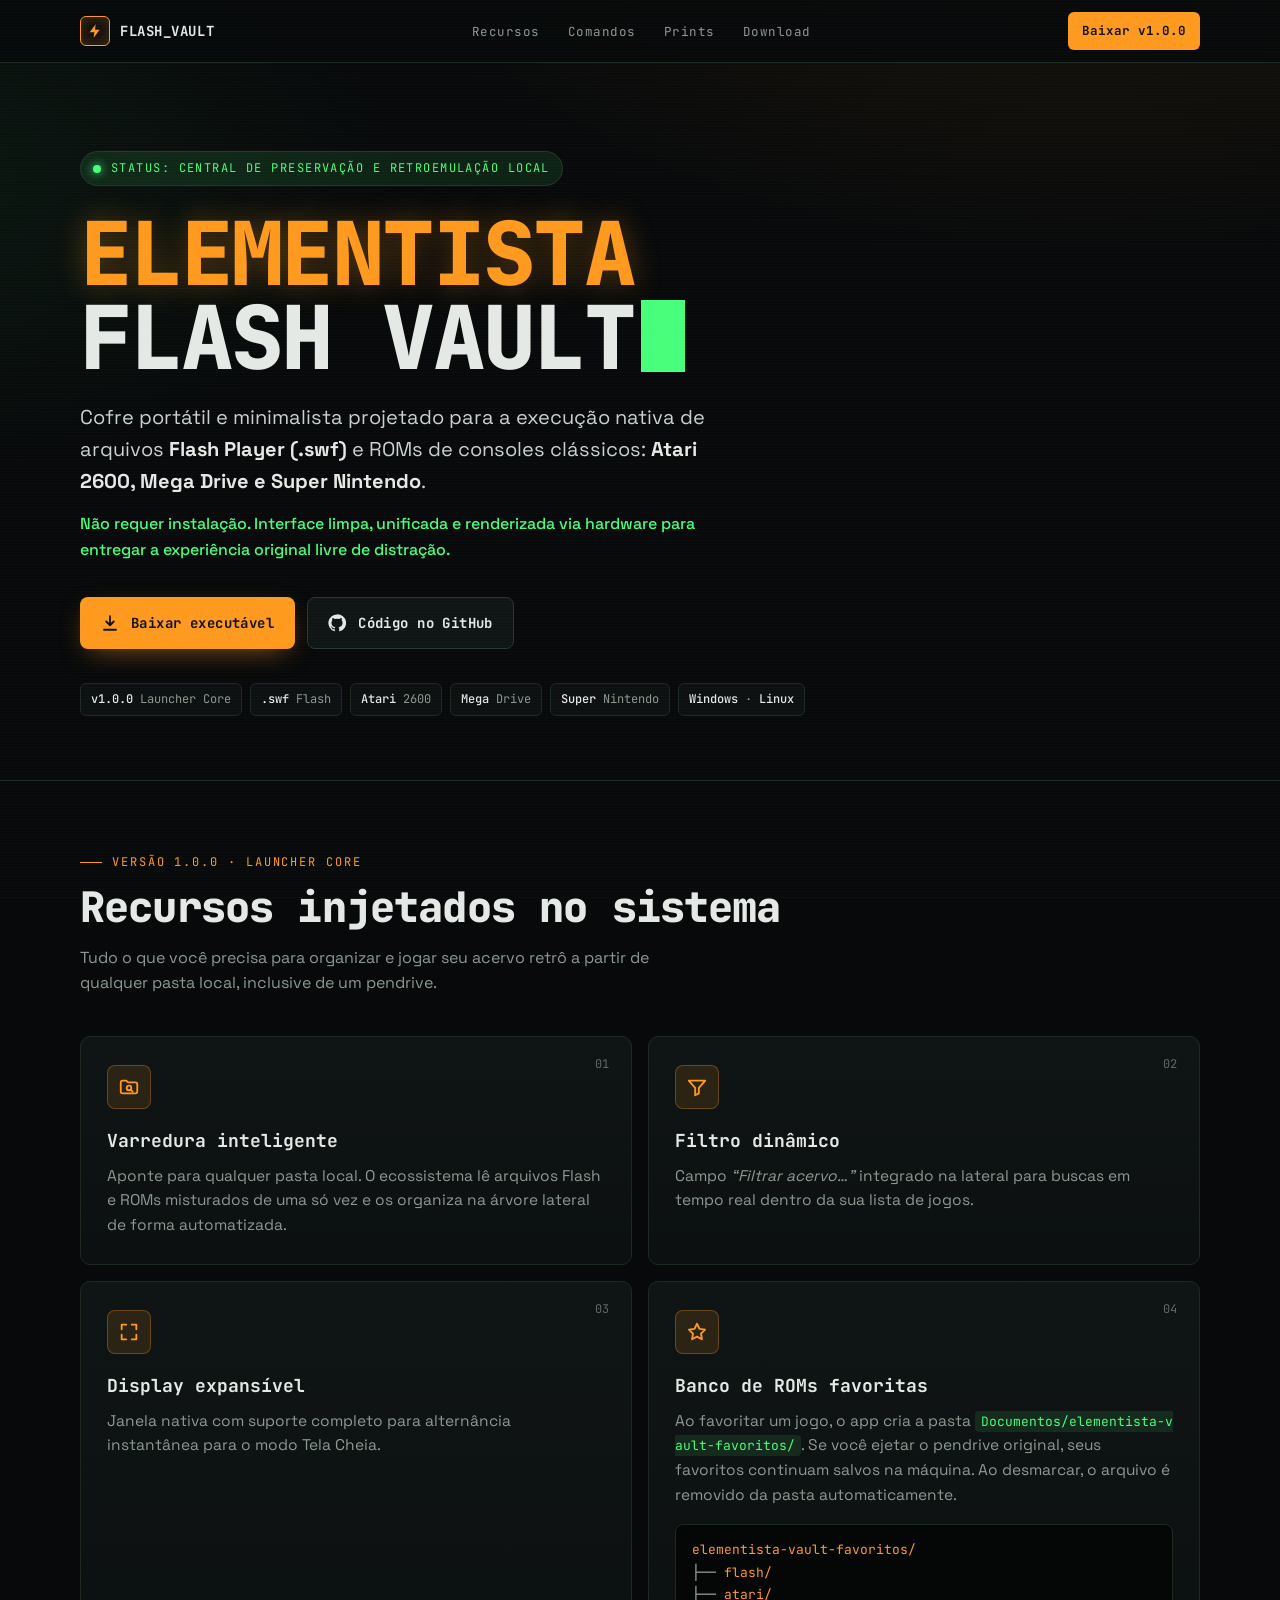
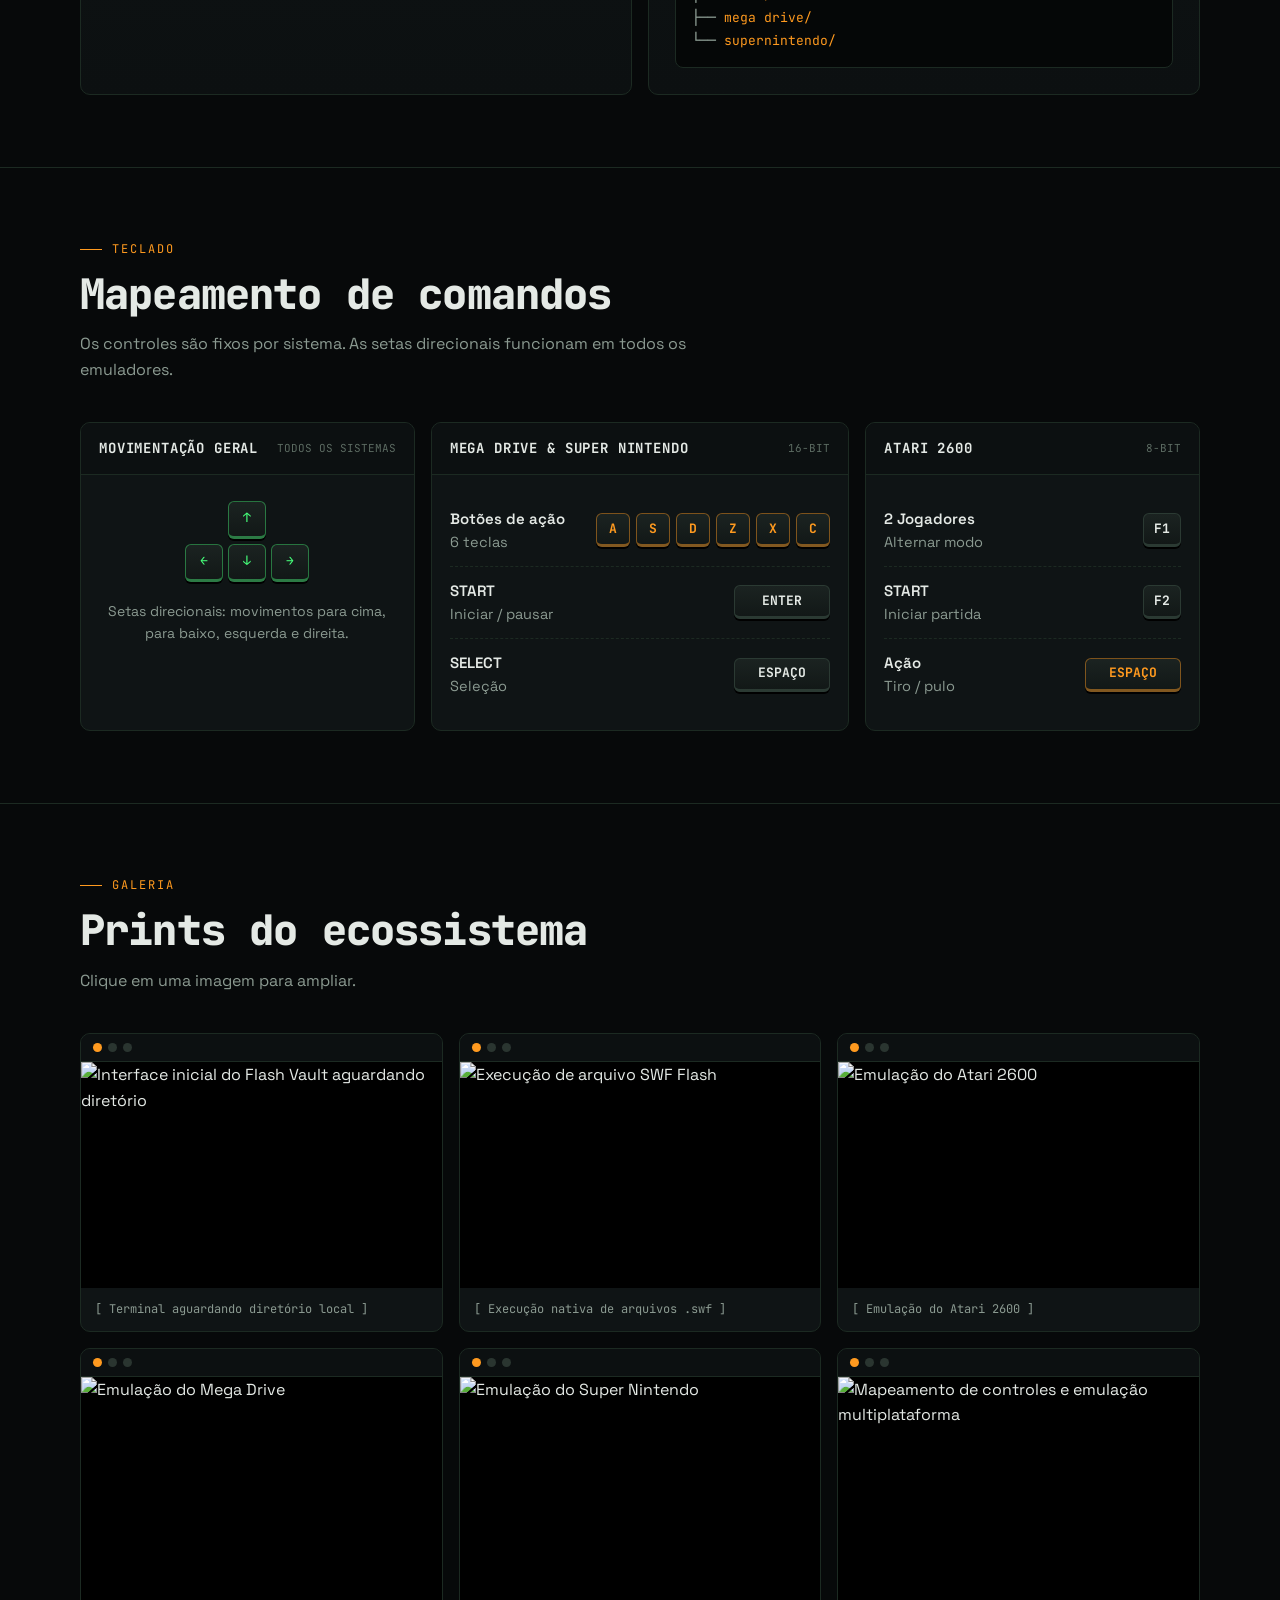
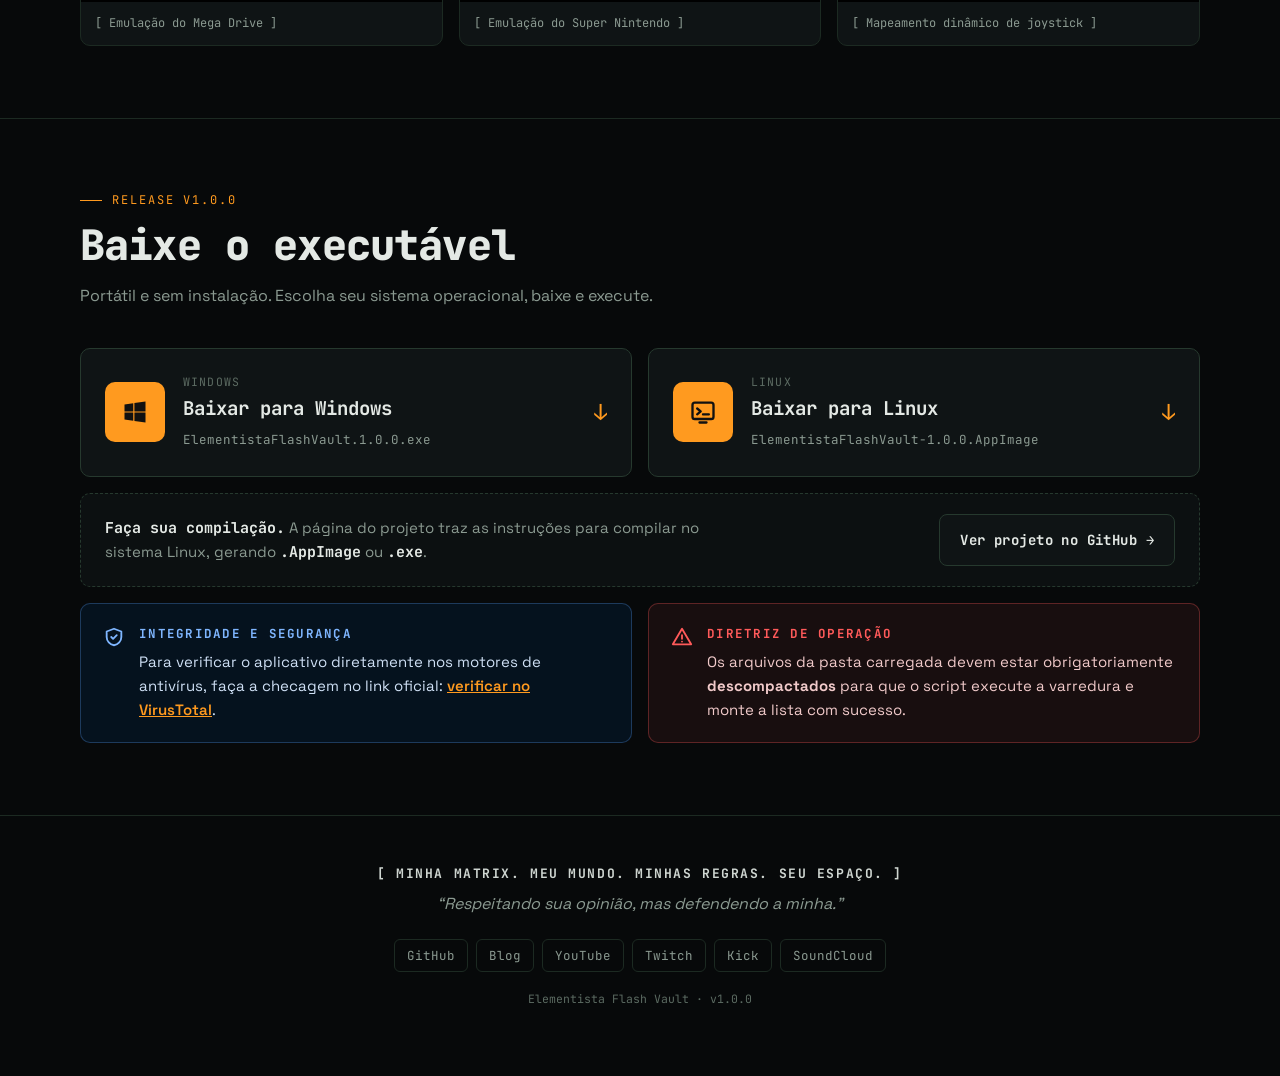
==== index.html @ 03785de4 "Add dark mode landing page for Elementista Flash Vault with features, controls and downloads (6aecbd" ====
<!doctype html>
<html lang="pt-BR">
<head>
<meta charset="utf-8">
<meta name="viewport" content="width=device-width, initial-scale=1">
<title>Elementista Flash Vault — Preservação e Retroemulação Local</title>
<meta name="description" content="Cofre portátil para executar arquivos Flash (.swf) e ROMs de Atari 2600, Mega Drive e Super Nintendo. Sem instalação. Windows e Linux.">
<meta name="theme-color" content="#07090a">
<link rel="preconnect" href="https://fonts.googleapis.com">
<link rel="preconnect" href="https://fonts.gstatic.com" crossorigin>
<link href="https://fonts.googleapis.com/css2?family=JetBrains+Mono:wght@400;500;700;800&family=Space+Grotesk:wght@400;500;600;700&display=swap" rel="stylesheet">
<style>
:root{
  --bg:#07090a;
  --bg-2:#0c1011;
  --panel:#0f1415;
  --line:#1c2a22;
  --line-2:#26392e;
  --text:#e4e9e5;
  --muted:#8b9a91;
  --dim:#5c6b62;
  --amber:#ff9a1f;
  --amber-soft:rgba(255,154,31,.12);
  --phosphor:#46ff7a;
  --phosphor-soft:rgba(70,255,122,.10);
  --danger:#ff5a5a;
  --mono:"JetBrains Mono",ui-monospace,SFMono-Regular,Menlo,Consolas,monospace;
  --sans:"Space Grotesk",system-ui,-apple-system,"Segoe UI",Roboto,sans-serif;
  --radius:10px;
}
*{box-sizing:border-box}
html{scroll-behavior:smooth}
body{
  margin:0;background:var(--bg);color:var(--text);
  font-family:var(--sans);font-size:16px;line-height:1.6;
  -webkit-font-smoothing:antialiased;
  background-image:
    radial-gradient(1200px 600px at 85% -10%, rgba(255,154,31,.08), transparent 60%),
    radial-gradient(900px 500px at -10% 20%, rgba(70,255,122,.06), transparent 60%);
  background-attachment:fixed;
}
body::before{ /* scanlines */
  content:"";position:fixed;inset:0;pointer-events:none;z-index:100;
  background:repeating-linear-gradient(to bottom, rgba(255,255,255,.018) 0 1px, transparent 1px 3px);
}
a{color:inherit}
img{max-width:100%;display:block}
.wrap{width:min(1120px, 100% - 40px);margin-inline:auto}
.mono{font-family:var(--mono)}
.skip{position:absolute;left:-999px;top:0;background:var(--amber);color:#000;padding:8px 12px;z-index:200}
.skip:focus{left:12px;top:12px}

/* NAV */
.nav{position:sticky;top:0;z-index:50;background:rgba(7,9,10,.82);backdrop-filter:blur(10px);border-bottom:1px solid var(--line)}
.nav .wrap{display:flex;align-items:center;justify-content:space-between;height:62px;gap:16px}
.brand{display:flex;align-items:center;gap:10px;text-decoration:none;font-family:var(--mono);font-weight:700;letter-spacing:.04em;font-size:14px}
.brand .bolt{display:grid;place-items:center;width:30px;height:30px;border:1px solid var(--amber);border-radius:6px;color:var(--amber);box-shadow:0 0 18px rgba(255,154,31,.25) inset}
.nav ul{display:flex;gap:4px;list-style:none;margin:0;padding:0}
.nav ul a{font-family:var(--mono);font-size:12.5px;text-decoration:none;color:var(--muted);padding:8px 12px;border-radius:6px;letter-spacing:.04em}
.nav ul a:hover{color:var(--text);background:var(--panel)}
.nav .cta{font-family:var(--mono);font-size:12.5px;font-weight:700;text-decoration:none;background:var(--amber);color:#111;padding:9px 14px;border-radius:6px;white-space:nowrap}
.nav .cta:hover{filter:brightness(1.08)}
@media (max-width:820px){.nav ul{display:none}}

/* HERO */
.hero{padding:88px 0 64px;position:relative}
.status{display:inline-flex;align-items:center;gap:10px;font-family:var(--mono);font-size:12px;letter-spacing:.12em;color:var(--phosphor);border:1px solid var(--line-2);background:var(--phosphor-soft);padding:7px 12px;border-radius:999px}
.status .dot{width:8px;height:8px;border-radius:50%;background:var(--phosphor);box-shadow:0 0 10px var(--phosphor);animation:pulse 1.8s ease-in-out infinite}
@keyframes pulse{50%{opacity:.35}}
.hero h1{font-family:var(--mono);font-weight:800;font-size:clamp(40px,7.2vw,88px);line-height:.95;letter-spacing:-.03em;margin:26px 0 22px}
.hero h1 .a{color:var(--amber);text-shadow:0 0 30px rgba(255,154,31,.35)}
.hero h1 .cursor{display:inline-block;width:.5em;height:.82em;background:var(--phosphor);vertical-align:-.04em;margin-left:.08em;animation:blink 1s steps(1) infinite}
@keyframes blink{50%{opacity:0}}
.hero .lead{font-size:clamp(17px,2vw,20px);color:#c9d2cc;max-width:640px;margin:0 0 14px}
.hero .lead strong{color:var(--text)}
.hero .sub{color:var(--phosphor);font-weight:500;max-width:640px;margin:0 0 34px}
.hero-actions{display:flex;flex-wrap:wrap;gap:12px}
.chips{display:flex;flex-wrap:wrap;gap:8px;margin-top:34px}
.chip{font-family:var(--mono);font-size:12px;color:var(--muted);border:1px solid var(--line);padding:6px 10px;border-radius:6px;background:var(--bg-2)}
.chip b{color:var(--text);font-weight:500}

/* BUTTONS */
.btn{display:inline-flex;align-items:center;gap:12px;text-decoration:none;font-family:var(--mono);font-weight:700;font-size:14px;letter-spacing:.03em;padding:14px 20px;border-radius:8px;border:1px solid transparent;transition:transform .15s, box-shadow .15s, background .15s}
.btn:focus-visible,.nav a:focus-visible,.dl:focus-visible{outline:2px solid var(--phosphor);outline-offset:3px}
.btn-primary{background:var(--amber);color:#111;box-shadow:0 8px 28px -10px rgba(255,154,31,.6)}
.btn-primary:hover{transform:translateY(-1px);box-shadow:0 12px 34px -10px rgba(255,154,31,.75)}
.btn-ghost{border-color:var(--line-2);color:var(--text);background:var(--panel)}
.btn-ghost:hover{border-color:var(--phosphor);color:var(--phosphor)}

/* SECTIONS */
section{padding:72px 0;border-top:1px solid var(--line)}
.eyebrow{font-family:var(--mono);font-size:12px;letter-spacing:.16em;color:var(--amber);text-transform:uppercase;margin:0 0 12px;display:flex;align-items:center;gap:10px}
.eyebrow::before{content:"";width:22px;height:1px;background:var(--amber)}
h2{font-family:var(--mono);font-weight:800;font-size:clamp(28px,4vw,42px);letter-spacing:-.02em;line-height:1.1;margin:0 0 14px}
.section-lead{color:var(--muted);max-width:620px;margin:0 0 40px}

/* FEATURES */
.features{display:grid;grid-template-columns:repeat(2,1fr);gap:16px}
@media (max-width:760px){.features{grid-template-columns:1fr}}
.feature{position:relative;background:linear-gradient(180deg,var(--panel),var(--bg-2));border:1px solid var(--line);border-radius:var(--radius);padding:28px 26px 26px;overflow:hidden}
.feature:hover{border-color:var(--line-2)}
.feature .idx{position:absolute;top:18px;right:22px;font-family:var(--mono);font-size:12px;color:var(--dim)}
.feature .ico{width:44px;height:44px;border-radius:8px;display:grid;place-items:center;background:var(--amber-soft);color:var(--amber);border:1px solid rgba(255,154,31,.3);margin-bottom:18px}
.feature h3{font-family:var(--mono);font-size:18px;margin:0 0 8px;color:var(--text)}
.feature p{margin:0;color:var(--muted);font-size:15.5px}
.feature code{font-family:var(--mono);font-size:13px;color:var(--phosphor);background:var(--phosphor-soft);padding:2px 6px;border-radius:4px;word-break:break-all}
.feature.wide{grid-column:1/-1}
.tree{margin-top:16px;font-family:var(--mono);font-size:13px;color:var(--muted);background:#050707;border:1px solid var(--line);border-radius:8px;padding:14px 16px;line-height:1.75}
.tree .d{color:var(--amber)}

/* CONTROLS */
.controls{display:grid;grid-template-columns:1fr 1.25fr 1fr;gap:16px}
@media (max-width:960px){.controls{grid-template-columns:1fr}}
.pad{background:var(--panel);border:1px solid var(--line);border-radius:var(--radius);overflow:hidden}
.pad-head{display:flex;align-items:center;justify-content:space-between;padding:14px 18px;border-bottom:1px solid var(--line);background:var(--bg-2)}
.pad-head h3{margin:0;font-family:var(--mono);font-size:14px;letter-spacing:.06em;text-transform:uppercase}
.pad-head span{font-family:var(--mono);font-size:11px;color:var(--dim)}
.pad-body{padding:20px 18px}
.row{display:flex;align-items:center;justify-content:space-between;gap:14px;padding:12px 0;border-bottom:1px dashed var(--line)}
.row:last-child{border-bottom:0}
.row .label{color:var(--muted);font-size:14.5px}
.row .label b{color:var(--text);font-weight:600;display:block;font-size:15px}
.keys{display:flex;flex-wrap:wrap;gap:6px;justify-content:flex-end}
kbd{font-family:var(--mono);font-size:13px;font-weight:700;min-width:34px;height:34px;padding:0 10px;display:inline-grid;place-items:center;color:var(--text);background:linear-gradient(180deg,#1b2321,#121817);border:1px solid #2b3a33;border-bottom-width:3px;border-radius:6px;box-shadow:0 2px 0 #000}
kbd.wide{min-width:96px}
kbd.amber{color:var(--amber);border-color:rgba(255,154,31,.45)}
kbd.green{color:var(--phosphor);border-color:rgba(70,255,122,.4)}
.arrows{display:grid;grid-template-columns:repeat(3,38px);grid-template-rows:repeat(2,38px);gap:5px;justify-content:center;margin:6px auto 18px}
.arrows kbd{width:38px;height:38px;min-width:0;padding:0}
.arrows .up{grid-column:2}
.arrows .l{grid-column:1;grid-row:2}.arrows .dn{grid-column:2;grid-row:2}.arrows .r{grid-column:3;grid-row:2}
.note{font-size:14px;color:var(--muted);text-align:center;margin:0}

/* GALLERY */
.gallery{display:grid;grid-template-columns:repeat(3,1fr);gap:16px}
@media (max-width:900px){.gallery{grid-template-columns:repeat(2,1fr)}}
@media (max-width:560px){.gallery{grid-template-columns:1fr}}
.shot{margin:0;background:var(--panel);border:1px solid var(--line);border-radius:var(--radius);overflow:hidden;cursor:zoom-in;transition:border-color .15s, transform .15s}
.shot:hover{border-color:var(--amber);transform:translateY(-2px)}
.shot .bar{display:flex;gap:6px;padding:9px 12px;border-bottom:1px solid var(--line);background:var(--bg-2)}
.shot .bar i{width:9px;height:9px;border-radius:50%;background:#2a3530}
.shot .bar i:first-child{background:var(--amber)}
.shot img{width:100%;aspect-ratio:16/10;object-fit:cover;object-position:top;background:#000}
.shot figcaption{font-family:var(--mono);font-size:12px;color:var(--muted);padding:12px 14px}
.shot button{all:unset;display:block;width:100%;cursor:zoom-in}
.shot button:focus-visible{outline:2px solid var(--phosphor);outline-offset:-2px}
dialog{border:1px solid var(--line-2);background:var(--bg);padding:0;border-radius:var(--radius);max-width:min(1200px,94vw);color:var(--text)}
dialog::backdrop{background:rgba(0,0,0,.85)}
dialog img{max-height:82vh;width:auto;margin:auto}
dialog .cap{display:flex;justify-content:space-between;align-items:center;gap:12px;padding:10px 14px;font-family:var(--mono);font-size:12px;color:var(--muted);border-top:1px solid var(--line)}
dialog button{font-family:var(--mono);font-size:12px;background:var(--panel);color:var(--text);border:1px solid var(--line-2);border-radius:6px;padding:6px 10px;cursor:pointer}

/* DOWNLOAD */
.downloads{display:grid;grid-template-columns:1fr 1fr;gap:16px}
@media (max-width:760px){.downloads{grid-template-columns:1fr}}
.dl{display:flex;align-items:center;gap:18px;text-decoration:none;background:var(--panel);border:1px solid var(--line-2);border-radius:var(--radius);padding:24px;transition:border-color .15s, transform .15s, box-shadow .15s}
.dl:hover{border-color:var(--amber);transform:translateY(-2px);box-shadow:0 18px 40px -20px rgba(255,154,31,.5)}
.dl .os{flex:none;width:60px;height:60px;border-radius:10px;display:grid;place-items:center;background:var(--amber);color:#111}
.dl .meta{flex:1;min-width:0}
.dl .meta small{display:block;font-family:var(--mono);font-size:11.5px;color:var(--dim);letter-spacing:.1em}
.dl .meta strong{display:block;font-family:var(--mono);font-size:19px;margin:2px 0}
.dl .meta span{font-family:var(--mono);font-size:12.5px;color:var(--muted);word-break:break-all}
.dl .arrow{flex:none;color:var(--amber);font-family:var(--mono);font-size:22px}
.build{margin-top:16px;display:flex;align-items:center;justify-content:space-between;gap:18px;flex-wrap:wrap;border:1px dashed var(--line-2);border-radius:var(--radius);padding:20px 24px;background:var(--bg-2)}
.build p{margin:0;color:var(--muted);font-size:15px;max-width:620px}
.build p b{color:var(--text);font-family:var(--mono)}
.notices{display:grid;grid-template-columns:1fr 1fr;gap:16px;margin-top:16px}
@media (max-width:760px){.notices{grid-template-columns:1fr}}
.notice{border-radius:var(--radius);padding:20px 22px;font-size:15px;display:flex;gap:14px;align-items:flex-start}
.notice svg{flex:none;margin-top:2px}
.notice p{margin:0}
.notice .t{font-family:var(--mono);font-weight:700;font-size:12.5px;letter-spacing:.1em;text-transform:uppercase;display:block;margin-bottom:6px}
.notice.shield{background:rgba(0,60,120,.18);border:1px solid rgba(90,160,255,.28);color:#cfe0f5}
.notice.shield .t{color:#7fb6ff}
.notice.shield a{color:var(--amber);font-weight:600}
.notice.warn{background:rgba(255,90,90,.07);border:1px solid rgba(255,90,90,.3);color:#f1caca}
.notice.warn .t{color:var(--danger)}

/* FOOTER */
footer{border-top:1px solid var(--line);padding:48px 0 56px;text-align:center}
.motto{font-family:var(--mono);font-weight:700;letter-spacing:.12em;font-size:13px;color:#cfd6d1;margin:0 0 6px}
.quote{font-style:italic;color:var(--muted);margin:0 0 26px}
.social{display:flex;flex-wrap:wrap;justify-content:center;gap:8px;list-style:none;padding:0;margin:0}
.social a{font-family:var(--mono);font-size:12.5px;text-decoration:none;color:var(--muted);border:1px solid var(--line);padding:7px 12px;border-radius:6px}
.social a:hover{color:var(--amber);border-color:var(--amber)}
.copy{margin-top:22px;font-family:var(--mono);font-size:11.5px;color:var(--dim)}

@media (prefers-reduced-motion:reduce){*{animation:none!important;transition:none!important}html{scroll-behavior:auto}}
</style>
</head>
<body>
<a class="skip" href="#conteudo">Pular para o conteúdo</a>

<header class="nav">
  <div class="wrap">
    <a class="brand" href="#topo" aria-label="Elementista Flash Vault — início">
      <span class="bolt" aria-hidden="true">
        <svg width="16" height="16" viewBox="0 0 24 24" fill="currentColor"><path d="M13 2 4 14h7l-1 8 9-12h-7l1-8z"/></svg>
      </span>
      FLASH_VAULT
    </a>
    <nav aria-label="Seções">
      <ul>
        <li><a href="#recursos">Recursos</a></li>
        <li><a href="#comandos">Comandos</a></li>
        <li><a href="#prints">Prints</a></li>
        <li><a href="#download">Download</a></li>
      </ul>
    </nav>
    <a class="cta" href="#download">Baixar v1.0.0</a>
  </div>
</header>

<main id="conteudo">
  <!-- HERO -->
  <div class="hero" id="topo">
    <div class="wrap">
      <span class="status"><span class="dot" aria-hidden="true"></span>STATUS: CENTRAL DE PRESERVAÇÃO E RETROEMULAÇÃO LOCAL</span>
      <h1><span class="a">ELEMENTISTA</span><br>FLASH VAULT<span class="cursor" aria-hidden="true"></span></h1>
      <p class="lead">Cofre portátil e minimalista projetado para a execução nativa de arquivos <strong>Flash Player (.swf)</strong> e ROMs de consoles clássicos: <strong>Atari 2600, Mega Drive e Super Nintendo</strong>.</p>
      <p class="sub">Não requer instalação. Interface limpa, unificada e renderizada via hardware para entregar a experiência original livre de distração.</p>
      <div class="hero-actions">
        <a class="btn btn-primary" href="#download">
          <svg width="18" height="18" viewBox="0 0 24 24" fill="none" stroke="currentColor" stroke-width="2.4" stroke-linecap="round" stroke-linejoin="round" aria-hidden="true"><path d="M12 3v12m0 0-5-5m5 5 5-5M4 21h16"/></svg>
          Baixar executável
        </a>
        <a class="btn btn-ghost" href="https://github.com/elementista/elementista-flash-vault" target="_blank" rel="noopener">
          <svg width="18" height="18" viewBox="0 0 24 24" fill="currentColor" aria-hidden="true"><path d="M12 .5a11.5 11.5 0 0 0-3.64 22.41c.58.1.79-.25.79-.56v-2c-3.2.7-3.87-1.37-3.87-1.37-.53-1.33-1.29-1.69-1.29-1.69-1.04-.71.08-.7.08-.7 1.16.08 1.77 1.19 1.77 1.19 1.03 1.76 2.7 1.25 3.36.96.1-.75.4-1.25.73-1.54-2.56-.29-5.25-1.28-5.25-5.68 0-1.26.45-2.28 1.19-3.09-.12-.29-.52-1.46.11-3.05 0 0 .97-.31 3.17 1.18a11 11 0 0 1 5.77 0c2.2-1.49 3.17-1.18 3.17-1.18.63 1.59.23 2.76.11 3.05.74.81 1.19 1.83 1.19 3.09 0 4.41-2.7 5.38-5.27 5.67.41.36.78 1.06.78 2.14v3.17c0 .31.21.67.8.56A11.5 11.5 0 0 0 12 .5z"/></svg>
          Código no GitHub
        </a>
      </div>
      <div class="chips" aria-label="Destaques">
        <span class="chip"><b>v1.0.0</b> Launcher Core</span>
        <span class="chip"><b>.swf</b> Flash</span>
        <span class="chip"><b>Atari</b> 2600</span>
        <span class="chip"><b>Mega</b> Drive</span>
        <span class="chip"><b>Super</b> Nintendo</span>
        <span class="chip"><b>Windows</b> · <b>Linux</b></span>
      </div>
    </div>
  </div>

  <!-- RECURSOS -->
  <section id="recursos" aria-labelledby="t-recursos">
    <div class="wrap">
      <p class="eyebrow">Versão 1.0.0 · Launcher Core</p>
      <h2 id="t-recursos">Recursos injetados no sistema</h2>
      <p class="section-lead">Tudo o que você precisa para organizar e jogar seu acervo retrô a partir de qualquer pasta local, inclusive de um pendrive.</p>

      <div class="features">
        <article class="feature">
          <span class="idx">01</span>
          <div class="ico" aria-hidden="true"><svg width="22" height="22" viewBox="0 0 24 24" fill="none" stroke="currentColor" stroke-width="2" stroke-linecap="round" stroke-linejoin="round"><path d="M3 7a2 2 0 0 1 2-2h4l2 2h8a2 2 0 0 1 2 2v8a2 2 0 0 1-2 2H5a2 2 0 0 1-2-2z"/><circle cx="12" cy="13" r="2.5"/><path d="m14 15 2 2"/></svg></div>
          <h3>Varredura inteligente</h3>
          <p>Aponte para qualquer pasta local. O ecossistema lê arquivos Flash e ROMs misturados de uma só vez e os organiza na árvore lateral de forma automatizada.</p>
        </article>
        <article class="feature">
          <span class="idx">02</span>
          <div class="ico" aria-hidden="true"><svg width="22" height="22" viewBox="0 0 24 24" fill="none" stroke="currentColor" stroke-width="2" stroke-linecap="round" stroke-linejoin="round"><path d="M3 5h18l-7 8v6l-4 2v-8z"/></svg></div>
          <h3>Filtro dinâmico</h3>
          <p>Campo <em>“Filtrar acervo…”</em> integrado na lateral para buscas em tempo real dentro da sua lista de jogos.</p>
        </article>
        <article class="feature">
          <span class="idx">03</span>
          <div class="ico" aria-hidden="true"><svg width="22" height="22" viewBox="0 0 24 24" fill="none" stroke="currentColor" stroke-width="2" stroke-linecap="round" stroke-linejoin="round"><path d="M4 9V4h5M20 9V4h-5M4 15v5h5M20 15v5h-5"/></svg></div>
          <h3>Display expansível</h3>
          <p>Janela nativa com suporte completo para alternância instantânea para o modo Tela Cheia.</p>
        </article>
        <article class="feature">
          <span class="idx">04</span>
          <div class="ico" aria-hidden="true"><svg width="22" height="22" viewBox="0 0 24 24" fill="none" stroke="currentColor" stroke-width="2" stroke-linecap="round" stroke-linejoin="round"><path d="M12 3l2.7 5.6 6.1.9-4.4 4.3 1 6.1L12 17l-5.4 2.9 1-6.1L3.2 9.5l6.1-.9z"/></svg></div>
          <h3>Banco de ROMs favoritas</h3>
          <p>Ao favoritar um jogo, o app cria a pasta <code>Documentos/elementista-vault-favoritos/</code>. Se você ejetar o pendrive original, seus favoritos continuam salvos na máquina. Ao desmarcar, o arquivo é removido da pasta automaticamente.</p>
          <div class="tree" aria-label="Estrutura de pastas dos favoritos">
            <span class="d">elementista-vault-favoritos/</span><br>
            ├── <span class="d">flash/</span><br>
            ├── <span class="d">atari/</span><br>
            ├── <span class="d">mega drive/</span><br>
            └── <span class="d">supernintendo/</span>
          </div>
        </article>
      </div>
    </div>
  </section>

  <!-- COMANDOS -->
  <section id="comandos" aria-labelledby="t-comandos">
    <div class="wrap">
      <p class="eyebrow">Teclado</p>
      <h2 id="t-comandos">Mapeamento de comandos</h2>
      <p class="section-lead">Os controles são fixos por sistema. As setas direcionais funcionam em todos os emuladores.</p>

      <div class="controls">
        <div class="pad">
          <div class="pad-head"><h3>Movimentação geral</h3><span>TODOS OS SISTEMAS</span></div>
          <div class="pad-body">
            <div class="arrows" role="img" aria-label="Setas direcionais: cima, baixo, esquerda e direita">
              <kbd class="up green">↑</kbd>
              <kbd class="l green">←</kbd><kbd class="dn green">↓</kbd><kbd class="r green">→</kbd>
            </div>
            <p class="note">Setas direcionais: movimentos para cima, para baixo, esquerda e direita.</p>
          </div>
        </div>

        <div class="pad">
          <div class="pad-head"><h3>Mega Drive &amp; Super Nintendo</h3><span>16-BIT</span></div>
          <div class="pad-body">
            <div class="row">
              <span class="label"><b>Botões de ação</b>6 teclas</span>
              <span class="keys"><kbd class="amber">A</kbd><kbd class="amber">S</kbd><kbd class="amber">D</kbd><kbd class="amber">Z</kbd><kbd class="amber">X</kbd><kbd class="amber">C</kbd></span>
            </div>
            <div class="row">
              <span class="label"><b>START</b>Iniciar / pausar</span>
              <span class="keys"><kbd class="wide">ENTER</kbd></span>
            </div>
            <div class="row">
              <span class="label"><b>SELECT</b>Seleção</span>
              <span class="keys"><kbd class="wide">ESPAÇO</kbd></span>
            </div>
          </div>
        </div>

        <div class="pad">
          <div class="pad-head"><h3>Atari 2600</h3><span>8-BIT</span></div>
          <div class="pad-body">
            <div class="row">
              <span class="label"><b>2 Jogadores</b>Alternar modo</span>
              <span class="keys"><kbd>F1</kbd></span>
            </div>
            <div class="row">
              <span class="label"><b>START</b>Iniciar partida</span>
              <span class="keys"><kbd>F2</kbd></span>
            </div>
            <div class="row">
              <span class="label"><b>Ação</b>Tiro / pulo</span>
              <span class="keys"><kbd class="wide amber">ESPAÇO</kbd></span>
            </div>
          </div>
        </div>
      </div>
    </div>
  </section>

  <!-- PRINTS -->
  <section id="prints" aria-labelledby="t-prints">
    <div class="wrap">
      <p class="eyebrow">Galeria</p>
      <h2 id="t-prints">Prints do ecossistema</h2>
      <p class="section-lead">Clique em uma imagem para ampliar.</p>

      <div class="gallery">
        <figure class="shot"><button type="button" data-full="https://blogger.googleusercontent.com/img/b/R29vZ2xl/AVvXsEiqbQ3wab3X3ptcGCnZoxKRn1_9qgB31T49O1bSRu_ecaEVzDxmFDv-JGZSoNN_2deyUavLxQnLi1pcA8Cysx0Qf27b330vRTIWogfVD59np_nvkvOyZoX5p5rSUq-Twrs2rASm7Iml5G2hENeT0zUoQ5eRZqg4EJSUkuW1CxOXC14ORxuqGwtwk-PsD0g/s1600/Captura%20de%20tela%20de%202026-11-02%2001-23-13.png"><div class="bar" aria-hidden="true"><i></i><i></i><i></i></div><img loading="lazy" alt="Interface inicial do Flash Vault aguardando diretório" src="https://blogger.googleusercontent.com/img/b/R29vZ2xl/AVvXsEiqbQ3wab3X3ptcGCnZoxKRn1_9qgB31T49O1bSRu_ecaEVzDxmFDv-JGZSoNN_2deyUavLxQnLi1pcA8Cysx0Qf27b330vRTIWogfVD59np_nvkvOyZoX5p5rSUq-Twrs2rASm7Iml5G2hENeT0zUoQ5eRZqg4EJSUkuW1CxOXC14ORxuqGwtwk-PsD0g/w800/Captura%20de%20tela%20de%202026-11-02%2001-23-13.png"></button><figcaption>[ Terminal aguardando diretório local ]</figcaption></figure>

        <figure class="shot"><button type="button" data-full="https://blogger.googleusercontent.com/img/b/R29vZ2xl/[base64]/s1600/Captura%20de%20tela%20de%202026-11-02%2001-16-30.png"><div class="bar" aria-hidden="true"><i></i><i></i><i></i></div><img loading="lazy" alt="Execução de arquivo SWF Flash" src="https://blogger.googleusercontent.com/img/b/R29vZ2xl/[base64]/w800/Captura%20de%20tela%20de%202026-11-02%2001-16-30.png"></button><figcaption>[ Execução nativa de arquivos .swf ]</figcaption></figure>

        <figure class="shot"><button type="button" data-full="https://blogger.googleusercontent.com/img/b/R29vZ2xl/AVvXsEiEd8UXc83T0MyZ0MaoVRobsM8qWdxlpZSEfHVw_lYYACM5vuiPyGNoIODxa9txe3kg7U-Nyc2Laz3vymONkxpVGJLphKZA98SfydkMonJptWGI-rUCEEIvM6jqLklm-aPksQWhMCkFPyBLe4HxW3hXoL3KQd1rlNfh25hrnmrsdCSytQuKHIbX8yRoPxg/s1600/Captura%20de%20tela%20de%202026-11-02%2001-56-53.png"><div class="bar" aria-hidden="true"><i></i><i></i><i></i></div><img loading="lazy" alt="Emulação do Atari 2600" src="https://blogger.googleusercontent.com/img/b/R29vZ2xl/AVvXsEiEd8UXc83T0MyZ0MaoVRobsM8qWdxlpZSEfHVw_lYYACM5vuiPyGNoIODxa9txe3kg7U-Nyc2Laz3vymONkxpVGJLphKZA98SfydkMonJptWGI-rUCEEIvM6jqLklm-aPksQWhMCkFPyBLe4HxW3hXoL3KQd1rlNfh25hrnmrsdCSytQuKHIbX8yRoPxg/w800/Captura%20de%20tela%20de%202026-11-02%2001-56-53.png"></button><figcaption>[ Emulação do Atari 2600 ]</figcaption></figure>

        <figure class="shot"><button type="button" data-full="https://blogger.googleusercontent.com/img/b/R29vZ2xl/AVvXsEgYuz3O_vRn7XSsJcfUGN3ipXz2UZc10hYu_DQW8Ebktjv16S_sn4B9LBNU_X2d_WyuNlA-0jk-4_nWdAlUw1-9gv1OyQeT7SaUDq9Urqkgg-J3xlqKpN7CqXKux3dSV4mazATljxOtF9R-ibg_D_XxR-HpU5hivJmYhKehDOtPOJvL0-6xDHl9ZimGLAc/s1600/Captura%20de%20tela%20de%202026-11-02%2002-08-16.png"><div class="bar" aria-hidden="true"><i></i><i></i><i></i></div><img loading="lazy" alt="Emulação do Mega Drive" src="https://blogger.googleusercontent.com/img/b/R29vZ2xl/AVvXsEgYuz3O_vRn7XSsJcfUGN3ipXz2UZc10hYu_DQW8Ebktjv16S_sn4B9LBNU_X2d_WyuNlA-0jk-4_nWdAlUw1-9gv1OyQeT7SaUDq9Urqkgg-J3xlqKpN7CqXKux3dSV4mazATljxOtF9R-ibg_D_XxR-HpU5hivJmYhKehDOtPOJvL0-6xDHl9ZimGLAc/w800/Captura%20de%20tela%20de%202026-11-02%2002-08-16.png"></button><figcaption>[ Emulação do Mega Drive ]</figcaption></figure>

        <figure class="shot"><button type="button" data-full="https://blogger.googleusercontent.com/img/b/R29vZ2xl/[base64]/s1600/Captura%20de%20tela%20de%202026-11-02%2002-16-29.png"><div class="bar" aria-hidden="true"><i></i><i></i><i></i></div><img loading="lazy" alt="Emulação do Super Nintendo" src="https://blogger.googleusercontent.com/img/b/R29vZ2xl/[base64]/w800/Captura%20de%20tela%20de%202026-11-02%2002-16-29.png"></button><figcaption>[ Emulação do Super Nintendo ]</figcaption></figure>

        <figure class="shot"><button type="button" data-full="https://blogger.googleusercontent.com/img/b/R29vZ2xl/AVvXsEih9PpOeSgRGVmEOdJeQZwsZsT615Z0fsRTj044RHaiAJDu_Kv6Hyb5fUWsvoRM36XBVvk3vlKGgEf8eKWbqgIpxFSsa7Pg3sL_WyXyEHUERke0ZOS15n6IqZo4Ma3AYAaE20i5GvPxwFX3EgpXAm_h2EdrjkFeOY0PVDRIKlRfdrDxJGzecNs3C8K-jTI/s1600/Captura%20de%20tela%20de%202026-11-02%2001-28-30.png"><div class="bar" aria-hidden="true"><i></i><i></i><i></i></div><img loading="lazy" alt="Mapeamento de controles e emulação multiplataforma" src="https://blogger.googleusercontent.com/img/b/R29vZ2xl/AVvXsEih9PpOeSgRGVmEOdJeQZwsZsT615Z0fsRTj044RHaiAJDu_Kv6Hyb5fUWsvoRM36XBVvk3vlKGgEf8eKWbqgIpxFSsa7Pg3sL_WyXyEHUERke0ZOS15n6IqZo4Ma3AYAaE20i5GvPxwFX3EgpXAm_h2EdrjkFeOY0PVDRIKlRfdrDxJGzecNs3C8K-jTI/w800/Captura%20de%20tela%20de%202026-11-02%2001-28-30.png"></button><figcaption>[ Mapeamento dinâmico de joystick ]</figcaption></figure>
      </div>
    </div>
  </section>

  <!-- DOWNLOAD -->
  <section id="download" aria-labelledby="t-download">
    <div class="wrap">
      <p class="eyebrow">Release v1.0.0</p>
      <h2 id="t-download">Baixe o executável</h2>
      <p class="section-lead">Portátil e sem instalação. Escolha seu sistema operacional, baixe e execute.</p>

      <div class="downloads">
        <a class="dl" href="https://github.com/elementista/elementista-flash-vault/releases/download/v1.0.0/ElementistaFlashVault.1.0.0.exe" target="_blank" rel="noopener">
          <span class="os" aria-hidden="true"><svg width="28" height="28" viewBox="0 0 24 24" fill="currentColor"><path d="M3 5.5 10.5 4.4v7.1H3zM11.5 4.3 21 3v8.5h-9.5zM3 12.5h7.5v7.1L3 18.5zM11.5 12.5H21V21l-9.5-1.3z"/></svg></span>
          <span class="meta"><small>WINDOWS</small><strong>Baixar para Windows</strong><span>ElementistaFlashVault.1.0.0.exe</span></span>
          <span class="arrow" aria-hidden="true">↓</span>
        </a>
        <a class="dl" href="https://github.com/elementista/elementista-flash-vault/releases/download/v1.0.0/ElementistaFlashVault-1.0.0.AppImage" target="_blank" rel="noopener">
          <span class="os" aria-hidden="true"><svg width="28" height="28" viewBox="0 0 24 24" fill="none" stroke="currentColor" stroke-width="2" stroke-linecap="round" stroke-linejoin="round"><rect x="3" y="4" width="18" height="14" rx="2"/><path d="m7 9 3 2.5L7 14M12 14h5M9 21h6"/></svg></span>
          <span class="meta"><small>LINUX</small><strong>Baixar para Linux</strong><span>ElementistaFlashVault-1.0.0.AppImage</span></span>
          <span class="arrow" aria-hidden="true">↓</span>
        </a>
      </div>

      <div class="build">
        <p><b>Faça sua compilação.</b> A página do projeto traz as instruções para compilar no sistema Linux, gerando <b>.AppImage</b> ou <b>.exe</b>.</p>
        <a class="btn btn-ghost" href="https://github.com/elementista/elementista-flash-vault" target="_blank" rel="noopener">Ver projeto no GitHub →</a>
      </div>

      <div class="notices">
        <div class="notice shield">
          <svg width="22" height="22" viewBox="0 0 24 24" fill="none" stroke="#7fb6ff" stroke-width="2" stroke-linecap="round" stroke-linejoin="round" aria-hidden="true"><path d="M12 3 4 6v6c0 4.5 3.4 8.3 8 9 4.6-.7 8-4.5 8-9V6z"/><path d="m9 12 2 2 4-4"/></svg>
          <p><span class="t">Integridade e segurança</span>Para verificar o aplicativo diretamente nos motores de antivírus, faça a checagem no link oficial: <a href="https://www.virustotal.com" target="_blank" rel="noopener">verificar no VirusTotal</a>.</p>
        </div>
        <div class="notice warn">
          <svg width="22" height="22" viewBox="0 0 24 24" fill="none" stroke="#ff5a5a" stroke-width="2" stroke-linecap="round" stroke-linejoin="round" aria-hidden="true"><path d="M12 3 2 20h20z"/><path d="M12 10v4M12 17h.01"/></svg>
          <p><span class="t">Diretriz de operação</span>Os arquivos da pasta carregada devem estar obrigatoriamente <strong>descompactados</strong> para que o script execute a varredura e monte a lista com sucesso.</p>
        </div>
      </div>
    </div>
  </section>
</main>

<footer>
  <div class="wrap">
    <p class="motto">[ MINHA MATRIX. MEU MUNDO. MINHAS REGRAS. SEU ESPAÇO. ]</p>
    <p class="quote">“Respeitando sua opinião, mas defendendo a minha.”</p>
    <ul class="social">
      <li><a href="https://github.com/elementista" target="_blank" rel="noopener">GitHub</a></li>
      <li><a href="https://elementista.blogspot.com/" target="_blank" rel="noopener">Blog</a></li>
      <li><a href="https://www.youtube.com/@elementista" target="_blank" rel="noopener">YouTube</a></li>
      <li><a href="https://www.twitch.tv/elementista_ryk" target="_blank" rel="noopener">Twitch</a></li>
      <li><a href="https://kick.com/elementista/" target="_blank" rel="noopener">Kick</a></li>
      <li><a href="https://soundcloud.com/elementista-ryk" target="_blank" rel="noopener">SoundCloud</a></li>
    </ul>
    <p class="copy">Elementista Flash Vault · v1.0.0</p>
  </div>
</footer>

<dialog id="lightbox" aria-label="Imagem ampliada">
  <img id="lb-img" alt="">
  <div class="cap"><span id="lb-cap"></span><button type="button" id="lb-close">Fechar ✕</button></div>
</dialog>

<script>
(() => {
  const dlg = document.getElementById('lightbox');
  const img = document.getElementById('lb-img');
  const cap = document.getElementById('lb-cap');
  if (!dlg.showModal) return;
  document.querySelectorAll('.shot button').forEach(btn => {
    btn.addEventListener('click', () => {
      const thumb = btn.querySelector('img');
      img.src = btn.dataset.full;
      img.alt = thumb.alt;
      cap.textContent = btn.closest('figure').querySelector('figcaption').textContent;
      dlg.showModal();
    });
  });
  document.getElementById('lb-close').addEventListener('click', () => dlg.close());
  dlg.addEventListener('click', e => { if (e.target === dlg) dlg.close(); });
})();
</script>
</body>
</html>
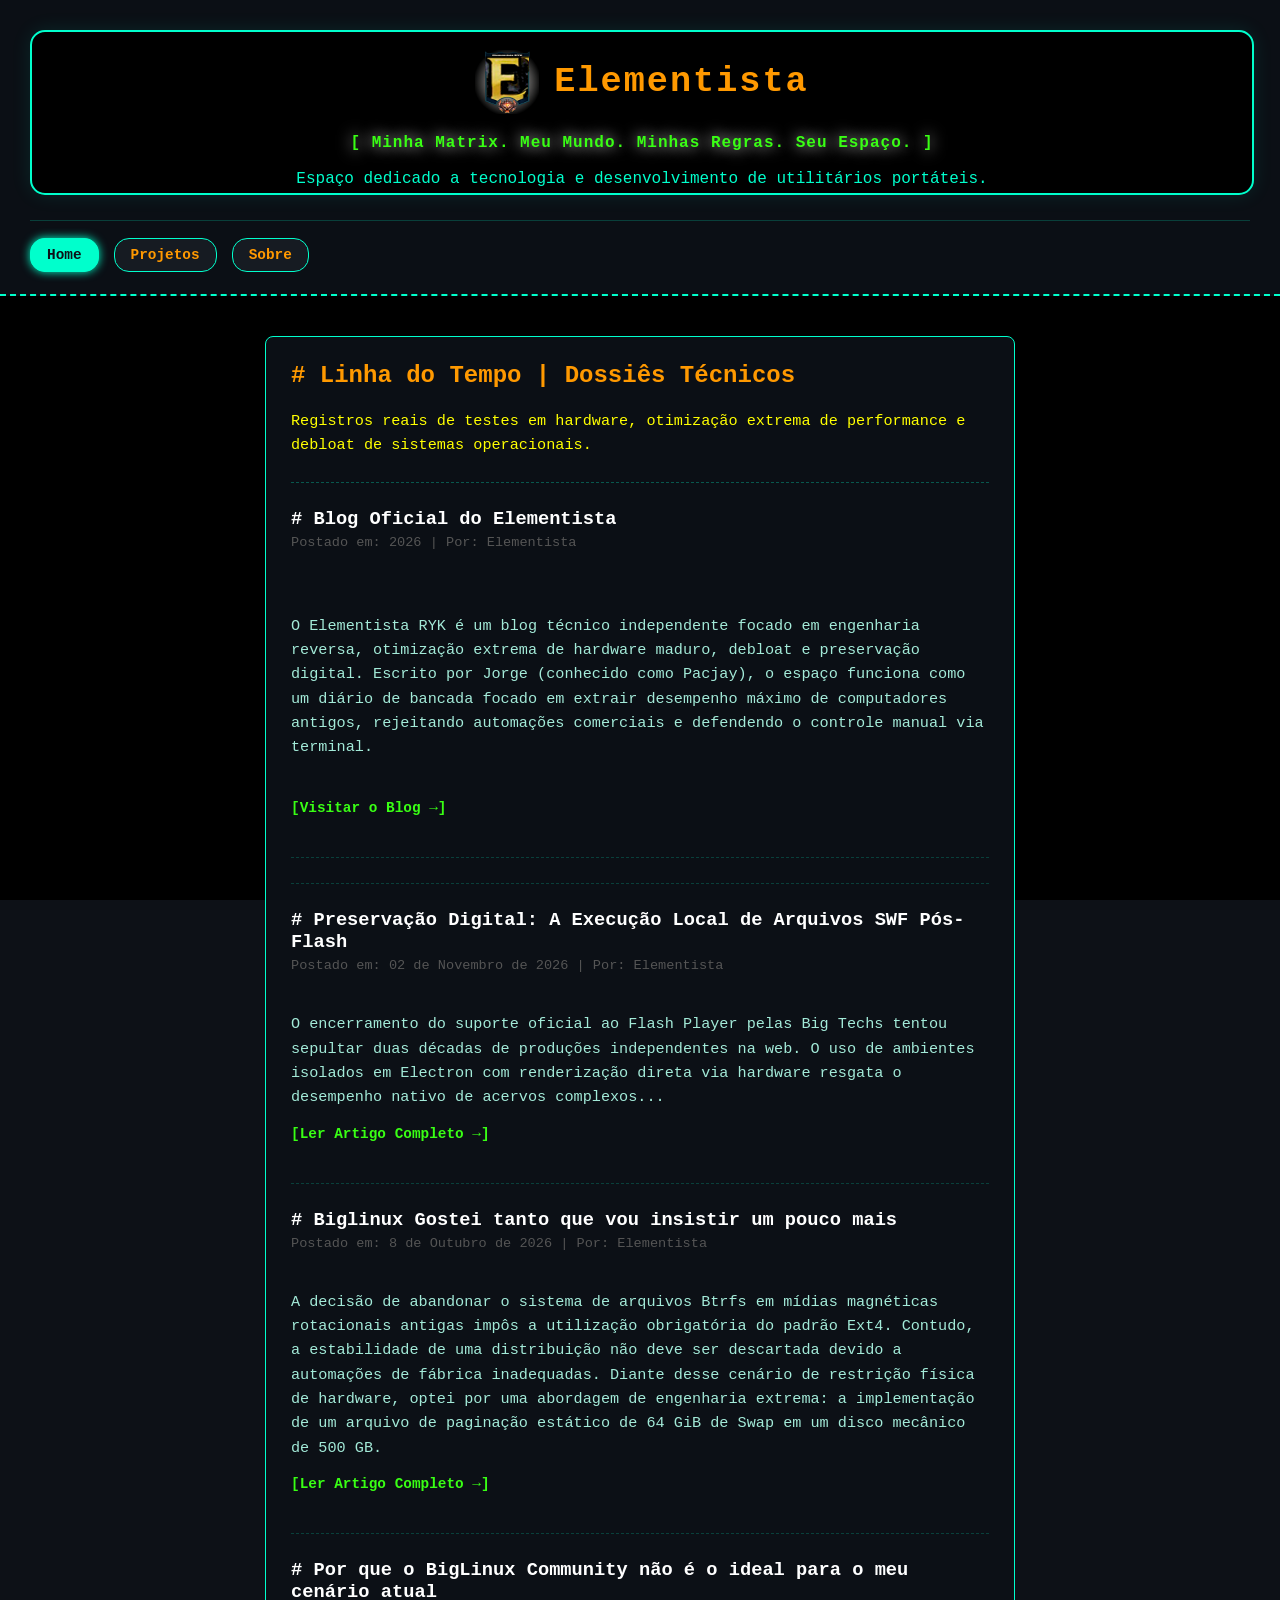
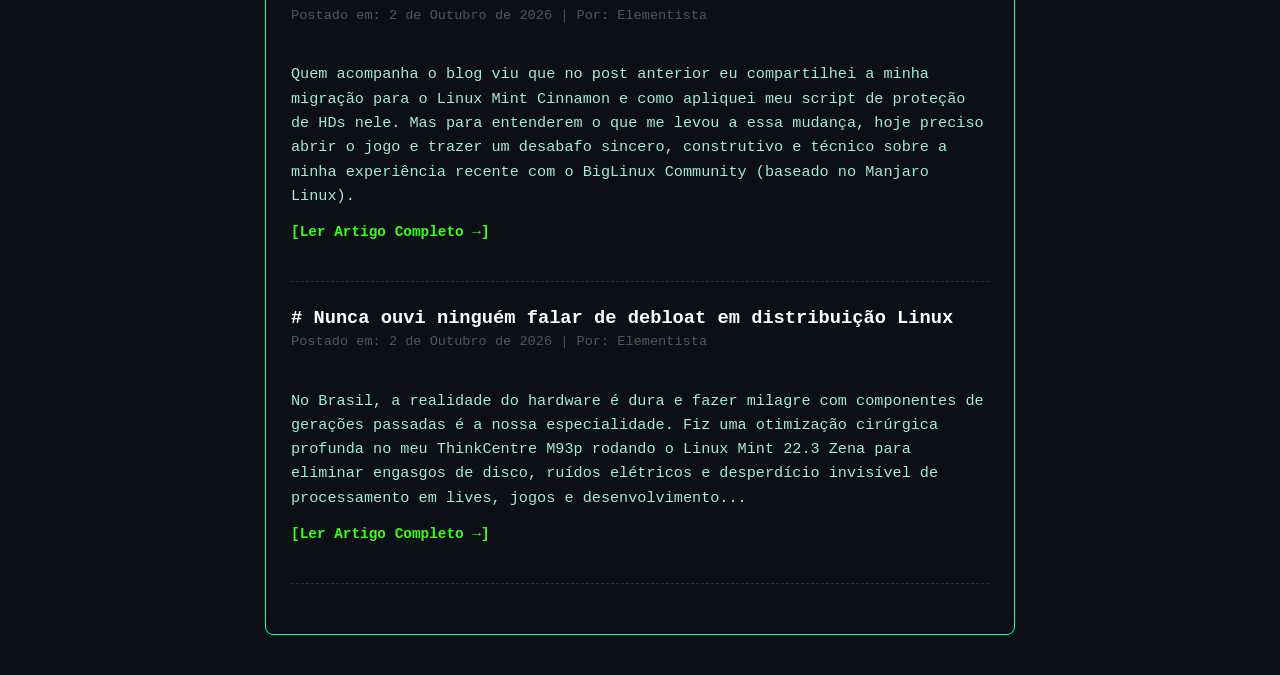
==== commit 8ce1e608: "Lançamento Oficial: Portal Elementista v1.0.0" ====
--- a/index.html
+++ b/index.html
@@ -1,447 +1,172 @@
-<!doctype html>
+<!DOCTYPE html>
 <html lang="pt-BR">
 <head>
-<meta charset="utf-8">
-<meta name="viewport" content="width=device-width, initial-scale=1">
-<title>Elementista Flash Vault — Preservação e Retroemulação Local</title>
-<meta name="description" content="Cofre portátil para executar arquivos Flash (.swf) e ROMs de Atari 2600, Mega Drive e Super Nintendo. Sem instalação. Windows e Linux.">
-<meta name="theme-color" content="#07090a">
-<link rel="preconnect" href="https://fonts.googleapis.com">
-<link rel="preconnect" href="https://fonts.gstatic.com" crossorigin>
-<link href="https://fonts.googleapis.com/css2?family=JetBrains+Mono:wght@400;500;700;800&family=Space+Grotesk:wght@400;500;600;700&display=swap" rel="stylesheet">
-<style>
-:root{
-  --bg:#07090a;
-  --bg-2:#0c1011;
-  --panel:#0f1415;
-  --line:#1c2a22;
-  --line-2:#26392e;
-  --text:#e4e9e5;
-  --muted:#8b9a91;
-  --dim:#5c6b62;
-  --amber:#ff9a1f;
-  --amber-soft:rgba(255,154,31,.12);
-  --phosphor:#46ff7a;
-  --phosphor-soft:rgba(70,255,122,.10);
-  --danger:#ff5a5a;
-  --mono:"JetBrains Mono",ui-monospace,SFMono-Regular,Menlo,Consolas,monospace;
-  --sans:"Space Grotesk",system-ui,-apple-system,"Segoe UI",Roboto,sans-serif;
-  --radius:10px;
-}
-*{box-sizing:border-box}
-html{scroll-behavior:smooth}
-body{
-  margin:0;background:var(--bg);color:var(--text);
-  font-family:var(--sans);font-size:16px;line-height:1.6;
-  -webkit-font-smoothing:antialiased;
-  background-image:
-    radial-gradient(1200px 600px at 85% -10%, rgba(255,154,31,.08), transparent 60%),
-    radial-gradient(900px 500px at -10% 20%, rgba(70,255,122,.06), transparent 60%);
-  background-attachment:fixed;
-}
-body::before{ /* scanlines */
-  content:"";position:fixed;inset:0;pointer-events:none;z-index:100;
-  background:repeating-linear-gradient(to bottom, rgba(255,255,255,.018) 0 1px, transparent 1px 3px);
-}
-a{color:inherit}
-img{max-width:100%;display:block}
-.wrap{width:min(1120px, 100% - 40px);margin-inline:auto}
-.mono{font-family:var(--mono)}
-.skip{position:absolute;left:-999px;top:0;background:var(--amber);color:#000;padding:8px 12px;z-index:200}
-.skip:focus{left:12px;top:12px}
+    <meta charset="UTF-8">
+    <meta name="viewport" content="width=device-width, initial-scale=1.0">
+    
+    <!-- SEO Essencial para Buscadores -->
+    <title>Elementista | Tecnologia, Debloat e Código Aberto</title>
+    <meta name="description" content="Página oficial do Elementista. Um espaço independente dedicado a tecnologia, manutenção e diagnóstico de hardware, debloat, desenvolvimento de utilitários e preservação digital.">
+    <meta name="robots" content="index, follow">
+    <meta name="author" content="Elementista (Jorge)">
+    <link rel="canonical" href="https://elementista.github.io/">
 
-/* NAV */
-.nav{position:sticky;top:0;z-index:50;background:rgba(7,9,10,.82);backdrop-filter:blur(10px);border-bottom:1px solid var(--line)}
-.nav .wrap{display:flex;align-items:center;justify-content:space-between;height:62px;gap:16px}
-.brand{display:flex;align-items:center;gap:10px;text-decoration:none;font-family:var(--mono);font-weight:700;letter-spacing:.04em;font-size:14px}
-.brand .bolt{display:grid;place-items:center;width:30px;height:30px;border:1px solid var(--amber);border-radius:6px;color:var(--amber);box-shadow:0 0 18px rgba(255,154,31,.25) inset}
-.nav ul{display:flex;gap:4px;list-style:none;margin:0;padding:0}
-.nav ul a{font-family:var(--mono);font-size:12.5px;text-decoration:none;color:var(--muted);padding:8px 12px;border-radius:6px;letter-spacing:.04em}
-.nav ul a:hover{color:var(--text);background:var(--panel)}
-.nav .cta{font-family:var(--mono);font-size:12.5px;font-weight:700;text-decoration:none;background:var(--amber);color:#111;padding:9px 14px;border-radius:6px;white-space:nowrap}
-.nav .cta:hover{filter:brightness(1.08)}
-@media (max-width:820px){.nav ul{display:none}}
+    <!-- Open Graph / Facebook / Buscadores Modernos -->
+    <meta property="og:type" content="website">
+    <meta property="og:url" content="https://elementista.github.io/">
+    <meta property="og:title" content="Elementista | Tecnologia, Debloat e Código Aberto">
+    <meta property="og:description" content="Espaço independente dedicado a hardware, debloat de sistemas, desenvolvimento em Python/JS e preservação de jogos em Flash.">
+    <meta property="og:image" content="imagens/preview.png">
+    <meta property="og:image:width" content="1200">
+    <meta property="og:image:height" content="630">
+    <meta property="og:image:type" content="image/png">
 
-/* HERO */
-.hero{padding:88px 0 64px;position:relative}
-.status{display:inline-flex;align-items:center;gap:10px;font-family:var(--mono);font-size:12px;letter-spacing:.12em;color:var(--phosphor);border:1px solid var(--line-2);background:var(--phosphor-soft);padding:7px 12px;border-radius:999px}
-.status .dot{width:8px;height:8px;border-radius:50%;background:var(--phosphor);box-shadow:0 0 10px var(--phosphor);animation:pulse 1.8s ease-in-out infinite}
-@keyframes pulse{50%{opacity:.35}}
-.hero h1{font-family:var(--mono);font-weight:800;font-size:clamp(40px,7.2vw,88px);line-height:.95;letter-spacing:-.03em;margin:26px 0 22px}
-.hero h1 .a{color:var(--amber);text-shadow:0 0 30px rgba(255,154,31,.35)}
-.hero h1 .cursor{display:inline-block;width:.5em;height:.82em;background:var(--phosphor);vertical-align:-.04em;margin-left:.08em;animation:blink 1s steps(1) infinite}
-@keyframes blink{50%{opacity:0}}
-.hero .lead{font-size:clamp(17px,2vw,20px);color:#c9d2cc;max-width:640px;margin:0 0 14px}
-.hero .lead strong{color:var(--text)}
-.hero .sub{color:var(--phosphor);font-weight:500;max-width:640px;margin:0 0 34px}
-.hero-actions{display:flex;flex-wrap:wrap;gap:12px}
-.chips{display:flex;flex-wrap:wrap;gap:8px;margin-top:34px}
-.chip{font-family:var(--mono);font-size:12px;color:var(--muted);border:1px solid var(--line);padding:6px 10px;border-radius:6px;background:var(--bg-2)}
-.chip b{color:var(--text);font-weight:500}
+    <!-- Twitter Cards -->
+    <meta property="twitter:card" content="summary_large_image">
+    <meta property="twitter:url" content="https://elementista.github.io/">
+    <meta property="twitter:title" content="Elementista | Tecnologia, Debloat e Código Aberto">
+    <meta property="twitter:description" content="Espaço independente dedicado a hardware, debloat de sistemas, desenvolvimento em Python/JS e preservação de jogos em Flash.">
+    <meta property="twitter:image" content="imagens/preview.png">
 
-/* BUTTONS */
-.btn{display:inline-flex;align-items:center;gap:12px;text-decoration:none;font-family:var(--mono);font-weight:700;font-size:14px;letter-spacing:.03em;padding:14px 20px;border-radius:8px;border:1px solid transparent;transition:transform .15s, box-shadow .15s, background .15s}
-.btn:focus-visible,.nav a:focus-visible,.dl:focus-visible{outline:2px solid var(--phosphor);outline-offset:3px}
-.btn-primary{background:var(--amber);color:#111;box-shadow:0 8px 28px -10px rgba(255,154,31,.6)}
-.btn-primary:hover{transform:translateY(-1px);box-shadow:0 12px 34px -10px rgba(255,154,31,.75)}
-.btn-ghost{border-color:var(--line-2);color:var(--text);background:var(--panel)}
-.btn-ghost:hover{border-color:var(--phosphor);color:var(--phosphor)}
 
-/* SECTIONS */
-section{padding:72px 0;border-top:1px solid var(--line)}
-.eyebrow{font-family:var(--mono);font-size:12px;letter-spacing:.16em;color:var(--amber);text-transform:uppercase;margin:0 0 12px;display:flex;align-items:center;gap:10px}
-.eyebrow::before{content:"";width:22px;height:1px;background:var(--amber)}
-h2{font-family:var(--mono);font-weight:800;font-size:clamp(28px,4vw,42px);letter-spacing:-.02em;line-height:1.1;margin:0 0 14px}
-.section-lead{color:var(--muted);max-width:620px;margin:0 0 40px}
+    <!-- Favicon (Ícone da aba do navegador) -->
+    <link rel="icon" type="image/png" href="imagens/favicon.png">
 
-/* FEATURES */
-.features{display:grid;grid-template-columns:repeat(2,1fr);gap:16px}
-@media (max-width:760px){.features{grid-template-columns:1fr}}
-.feature{position:relative;background:linear-gradient(180deg,var(--panel),var(--bg-2));border:1px solid var(--line);border-radius:var(--radius);padding:28px 26px 26px;overflow:hidden}
-.feature:hover{border-color:var(--line-2)}
-.feature .idx{position:absolute;top:18px;right:22px;font-family:var(--mono);font-size:12px;color:var(--dim)}
-.feature .ico{width:44px;height:44px;border-radius:8px;display:grid;place-items:center;background:var(--amber-soft);color:var(--amber);border:1px solid rgba(255,154,31,.3);margin-bottom:18px}
-.feature h3{font-family:var(--mono);font-size:18px;margin:0 0 8px;color:var(--text)}
-.feature p{margin:0;color:var(--muted);font-size:15.5px}
-.feature code{font-family:var(--mono);font-size:13px;color:var(--phosphor);background:var(--phosphor-soft);padding:2px 6px;border-radius:4px;word-break:break-all}
-.feature.wide{grid-column:1/-1}
-.tree{margin-top:16px;font-family:var(--mono);font-size:13px;color:var(--muted);background:#050707;border:1px solid var(--line);border-radius:8px;padding:14px 16px;line-height:1.75}
-.tree .d{color:var(--amber)}
-
-/* CONTROLS */
-.controls{display:grid;grid-template-columns:1fr 1.25fr 1fr;gap:16px}
-@media (max-width:960px){.controls{grid-template-columns:1fr}}
-.pad{background:var(--panel);border:1px solid var(--line);border-radius:var(--radius);overflow:hidden}
-.pad-head{display:flex;align-items:center;justify-content:space-between;padding:14px 18px;border-bottom:1px solid var(--line);background:var(--bg-2)}
-.pad-head h3{margin:0;font-family:var(--mono);font-size:14px;letter-spacing:.06em;text-transform:uppercase}
-.pad-head span{font-family:var(--mono);font-size:11px;color:var(--dim)}
-.pad-body{padding:20px 18px}
-.row{display:flex;align-items:center;justify-content:space-between;gap:14px;padding:12px 0;border-bottom:1px dashed var(--line)}
-.row:last-child{border-bottom:0}
-.row .label{color:var(--muted);font-size:14.5px}
-.row .label b{color:var(--text);font-weight:600;display:block;font-size:15px}
-.keys{display:flex;flex-wrap:wrap;gap:6px;justify-content:flex-end}
-kbd{font-family:var(--mono);font-size:13px;font-weight:700;min-width:34px;height:34px;padding:0 10px;display:inline-grid;place-items:center;color:var(--text);background:linear-gradient(180deg,#1b2321,#121817);border:1px solid #2b3a33;border-bottom-width:3px;border-radius:6px;box-shadow:0 2px 0 #000}
-kbd.wide{min-width:96px}
-kbd.amber{color:var(--amber);border-color:rgba(255,154,31,.45)}
-kbd.green{color:var(--phosphor);border-color:rgba(70,255,122,.4)}
-.arrows{display:grid;grid-template-columns:repeat(3,38px);grid-template-rows:repeat(2,38px);gap:5px;justify-content:center;margin:6px auto 18px}
-.arrows kbd{width:38px;height:38px;min-width:0;padding:0}
-.arrows .up{grid-column:2}
-.arrows .l{grid-column:1;grid-row:2}.arrows .dn{grid-column:2;grid-row:2}.arrows .r{grid-column:3;grid-row:2}
-.note{font-size:14px;color:var(--muted);text-align:center;margin:0}
-
-/* GALLERY */
-.gallery{display:grid;grid-template-columns:repeat(3,1fr);gap:16px}
-@media (max-width:900px){.gallery{grid-template-columns:repeat(2,1fr)}}
-@media (max-width:560px){.gallery{grid-template-columns:1fr}}
-.shot{margin:0;background:var(--panel);border:1px solid var(--line);border-radius:var(--radius);overflow:hidden;cursor:zoom-in;transition:border-color .15s, transform .15s}
-.shot:hover{border-color:var(--amber);transform:translateY(-2px)}
-.shot .bar{display:flex;gap:6px;padding:9px 12px;border-bottom:1px solid var(--line);background:var(--bg-2)}
-.shot .bar i{width:9px;height:9px;border-radius:50%;background:#2a3530}
-.shot .bar i:first-child{background:var(--amber)}
-.shot img{width:100%;aspect-ratio:16/10;object-fit:cover;object-position:top;background:#000}
-.shot figcaption{font-family:var(--mono);font-size:12px;color:var(--muted);padding:12px 14px}
-.shot button{all:unset;display:block;width:100%;cursor:zoom-in}
-.shot button:focus-visible{outline:2px solid var(--phosphor);outline-offset:-2px}
-dialog{border:1px solid var(--line-2);background:var(--bg);padding:0;border-radius:var(--radius);max-width:min(1200px,94vw);color:var(--text)}
-dialog::backdrop{background:rgba(0,0,0,.85)}
-dialog img{max-height:82vh;width:auto;margin:auto}
-dialog .cap{display:flex;justify-content:space-between;align-items:center;gap:12px;padding:10px 14px;font-family:var(--mono);font-size:12px;color:var(--muted);border-top:1px solid var(--line)}
-dialog button{font-family:var(--mono);font-size:12px;background:var(--panel);color:var(--text);border:1px solid var(--line-2);border-radius:6px;padding:6px 10px;cursor:pointer}
-
-/* DOWNLOAD */
-.downloads{display:grid;grid-template-columns:1fr 1fr;gap:16px}
-@media (max-width:760px){.downloads{grid-template-columns:1fr}}
-.dl{display:flex;align-items:center;gap:18px;text-decoration:none;background:var(--panel);border:1px solid var(--line-2);border-radius:var(--radius);padding:24px;transition:border-color .15s, transform .15s, box-shadow .15s}
-.dl:hover{border-color:var(--amber);transform:translateY(-2px);box-shadow:0 18px 40px -20px rgba(255,154,31,.5)}
-.dl .os{flex:none;width:60px;height:60px;border-radius:10px;display:grid;place-items:center;background:var(--amber);color:#111}
-.dl .meta{flex:1;min-width:0}
-.dl .meta small{display:block;font-family:var(--mono);font-size:11.5px;color:var(--dim);letter-spacing:.1em}
-.dl .meta strong{display:block;font-family:var(--mono);font-size:19px;margin:2px 0}
-.dl .meta span{font-family:var(--mono);font-size:12.5px;color:var(--muted);word-break:break-all}
-.dl .arrow{flex:none;color:var(--amber);font-family:var(--mono);font-size:22px}
-.build{margin-top:16px;display:flex;align-items:center;justify-content:space-between;gap:18px;flex-wrap:wrap;border:1px dashed var(--line-2);border-radius:var(--radius);padding:20px 24px;background:var(--bg-2)}
-.build p{margin:0;color:var(--muted);font-size:15px;max-width:620px}
-.build p b{color:var(--text);font-family:var(--mono)}
-.notices{display:grid;grid-template-columns:1fr 1fr;gap:16px;margin-top:16px}
-@media (max-width:760px){.notices{grid-template-columns:1fr}}
-.notice{border-radius:var(--radius);padding:20px 22px;font-size:15px;display:flex;gap:14px;align-items:flex-start}
-.notice svg{flex:none;margin-top:2px}
-.notice p{margin:0}
-.notice .t{font-family:var(--mono);font-weight:700;font-size:12.5px;letter-spacing:.1em;text-transform:uppercase;display:block;margin-bottom:6px}
-.notice.shield{background:rgba(0,60,120,.18);border:1px solid rgba(90,160,255,.28);color:#cfe0f5}
-.notice.shield .t{color:#7fb6ff}
-.notice.shield a{color:var(--amber);font-weight:600}
-.notice.warn{background:rgba(255,90,90,.07);border:1px solid rgba(255,90,90,.3);color:#f1caca}
-.notice.warn .t{color:var(--danger)}
-
-/* FOOTER */
-footer{border-top:1px solid var(--line);padding:48px 0 56px;text-align:center}
-.motto{font-family:var(--mono);font-weight:700;letter-spacing:.12em;font-size:13px;color:#cfd6d1;margin:0 0 6px}
-.quote{font-style:italic;color:var(--muted);margin:0 0 26px}
-.social{display:flex;flex-wrap:wrap;justify-content:center;gap:8px;list-style:none;padding:0;margin:0}
-.social a{font-family:var(--mono);font-size:12.5px;text-decoration:none;color:var(--muted);border:1px solid var(--line);padding:7px 12px;border-radius:6px}
-.social a:hover{color:var(--amber);border-color:var(--amber)}
-.copy{margin-top:22px;font-family:var(--mono);font-size:11.5px;color:var(--dim)}
-
-@media (prefers-reduced-motion:reduce){*{animation:none!important;transition:none!important}html{scroll-behavior:auto}}
-</style>
+    <!-- Vínculo com o arquivo CSS Externo -->
+    <link rel="stylesheet" href="css/estilo.css">
 </head>
 <body>
-<a class="skip" href="#conteudo">Pular para o conteúdo</a>
+<header>
+    <!-- 1. Bloco de Identidade do Topo -->
+    <div class="header-identidade"><br>
+        <div class="banner-container">
+            <!-- O escudo que você enviou salvo localmente -->
+            <img src="imagens/escudo.png" alt="Escudo Elementista" class="banner-escudo" width="128" height="128"> 
+            <!-- O nome do lado do escudo -->
+            <span class="banner-nome">Elementista</span>
+        </div>
+        
+        <!-- O Slogan Oficial LOGO ABAIXO do nome -->
+        <h1 class="banner-slogan" style="color: #39ff14;">[ Minha Matrix. Meu Mundo. Minhas Regras. Seu Espaço. ]</h1>
+        
+        <!-- A Descrição do Espaço LOGO ABAIXO do slogan -->
+        <p class="banner-descricao">Espaço dedicado a tecnologia e desenvolvimento de utilitários portáteis.</p>
+    </div>
 
-<header class="nav">
-  <div class="wrap">
-    <a class="brand" href="#topo" aria-label="Elementista Flash Vault — início">
-      <span class="bolt" aria-hidden="true">
-        <svg width="16" height="16" viewBox="0 0 24 24" fill="currentColor"><path d="M13 2 4 14h7l-1 8 9-12h-7l1-8z"/></svg>
-      </span>
-      FLASH_VAULT
-    </a>
-    <nav aria-label="Seções">
-      <ul>
-        <li><a href="#recursos">Recursos</a></li>
-        <li><a href="#comandos">Comandos</a></li>
-        <li><a href="#prints">Prints</a></li>
-        <li><a href="#download">Download</a></li>
-      </ul>
+    <!-- 2. A Barra do Menu Isolada na Base -->
+    <nav class="menu-navegacao">
+        <ul>
+            <li><a href="index.html" class="active">Home</a></li>
+            <li><a href="projetos.html">Projetos</a></li>
+            <li><a href="sobre.html">Sobre</a></li>
+        </ul>
     </nav>
-    <a class="cta" href="#download">Baixar v1.0.0</a>
-  </div>
 </header>
 
-<main id="conteudo">
-  <!-- HERO -->
-  <div class="hero" id="topo">
-    <div class="wrap">
-      <span class="status"><span class="dot" aria-hidden="true"></span>STATUS: CENTRAL DE PRESERVAÇÃO E RETROEMULAÇÃO LOCAL</span>
-      <h1><span class="a">ELEMENTISTA</span><br>FLASH VAULT<span class="cursor" aria-hidden="true"></span></h1>
-      <p class="lead">Cofre portátil e minimalista projetado para a execução nativa de arquivos <strong>Flash Player (.swf)</strong> e ROMs de consoles clássicos: <strong>Atari 2600, Mega Drive e Super Nintendo</strong>.</p>
-      <p class="sub">Não requer instalação. Interface limpa, unificada e renderizada via hardware para entregar a experiência original livre de distração.</p>
-      <div class="hero-actions">
-        <a class="btn btn-primary" href="#download">
-          <svg width="18" height="18" viewBox="0 0 24 24" fill="none" stroke="currentColor" stroke-width="2.4" stroke-linecap="round" stroke-linejoin="round" aria-hidden="true"><path d="M12 3v12m0 0-5-5m5 5 5-5M4 21h16"/></svg>
-          Baixar executável
-        </a>
-        <a class="btn btn-ghost" href="https://github.com/elementista/elementista-flash-vault" target="_blank" rel="noopener">
-          <svg width="18" height="18" viewBox="0 0 24 24" fill="currentColor" aria-hidden="true"><path d="M12 .5a11.5 11.5 0 0 0-3.64 22.41c.58.1.79-.25.79-.56v-2c-3.2.7-3.87-1.37-3.87-1.37-.53-1.33-1.29-1.69-1.29-1.69-1.04-.71.08-.7.08-.7 1.16.08 1.77 1.19 1.77 1.19 1.03 1.76 2.7 1.25 3.36.96.1-.75.4-1.25.73-1.54-2.56-.29-5.25-1.28-5.25-5.68 0-1.26.45-2.28 1.19-3.09-.12-.29-.52-1.46.11-3.05 0 0 .97-.31 3.17 1.18a11 11 0 0 1 5.77 0c2.2-1.49 3.17-1.18 3.17-1.18.63 1.59.23 2.76.11 3.05.74.81 1.19 1.83 1.19 3.09 0 4.41-2.7 5.38-5.27 5.67.41.36.78 1.06.78 2.14v3.17c0 .31.21.67.8.56A11.5 11.5 0 0 0 12 .5z"/></svg>
-          Código no GitHub
-        </a>
-      </div>
-      <div class="chips" aria-label="Destaques">
-        <span class="chip"><b>v1.0.0</b> Launcher Core</span>
-        <span class="chip"><b>.swf</b> Flash</span>
-        <span class="chip"><b>Atari</b> 2600</span>
-        <span class="chip"><b>Mega</b> Drive</span>
-        <span class="chip"><b>Super</b> Nintendo</span>
-        <span class="chip"><b>Windows</b> · <b>Linux</b></span>
-      </div>
-    </div>
-  </div>
 
-  <!-- RECURSOS -->
-  <section id="recursos" aria-labelledby="t-recursos">
-    <div class="wrap">
-      <p class="eyebrow">Versão 1.0.0 · Launcher Core</p>
-      <h2 id="t-recursos">Recursos injetados no sistema</h2>
-      <p class="section-lead">Tudo o que você precisa para organizar e jogar seu acervo retrô a partir de qualquer pasta local, inclusive de um pendrive.</p>
+    <main class="conteudo-principal">
+        <!-- Container centralizado que segura a linha do tempo dos artigos -->
+        <div class="conteudo-central">
+            
+            <h2 style="color: #ff9900; margin-top: 0;"># Linha do Tempo | Dossiês Técnicos</h2>
+            <p style="line-height: 1.6; font-size: 0.95rem; color: #ffff00; margin-bottom: 15px;">Registros reais de testes em hardware, otimização extrema de performance e debloat de sistemas operacionais.</p>
+            
+            <hr style="border: none; border-top: 1px dashed rgba(0, 255, 204, 0.3); margin: 25px 0;">
+            
+            <!-- BLOCO DE POSTAGEM: Blog Oficial: https://elementista.blogspot.com/ -->
+            <article class="post-artigo" style="margin-bottom: 40px;">
+                <h3 style="color: #ffffff; margin-top: 0; margin-bottom: 5px;"># Blog Oficial do Elementista</h3>
+                <div class="post-data" style="color: #555; font-size: 0.85rem; margin-bottom: 15px;">Postado em: 2026 | Por: Elementista</div>
+                
+                <p style="line-height: 1.6; font-size: 0.95rem; color: #a3ead8; margin-bottom: 15px;">
+                
+                O Elementista RYK é um blog técnico independente focado em engenharia reversa, otimização extrema de hardware maduro, debloat e preservação digital. Escrito por Jorge (conhecido como Pacjay), o espaço funciona como um diário de bancada focado em extrair desempenho máximo de computadores antigos, rejeitando automações comerciais e defendendo o controle manual via terminal.
+                    
+                </p>
+                <a href="https://elementista.blogspot.com" target="_blank" style="color: #39ff14; text-decoration: none; font-weight: bold; font-size: 0.9rem;">[Visitar o Blog →]</a>
+                <!-- <a href="#" onclick="abrirLeitorCompleto('https://elementista.blogspot.com'); return false;" style="color: #39ff14; text-decoration: none; font-weight: bold; font-size: 0.9rem;">[Ler Artigo Completo →]</a> -->
 
-      <div class="features">
-        <article class="feature">
-          <span class="idx">01</span>
-          <div class="ico" aria-hidden="true"><svg width="22" height="22" viewBox="0 0 24 24" fill="none" stroke="currentColor" stroke-width="2" stroke-linecap="round" stroke-linejoin="round"><path d="M3 7a2 2 0 0 1 2-2h4l2 2h8a2 2 0 0 1 2 2v8a2 2 0 0 1-2 2H5a2 2 0 0 1-2-2z"/><circle cx="12" cy="13" r="2.5"/><path d="m14 15 2 2"/></svg></div>
-          <h3>Varredura inteligente</h3>
-          <p>Aponte para qualquer pasta local. O ecossistema lê arquivos Flash e ROMs misturados de uma só vez e os organiza na árvore lateral de forma automatizada.</p>
-        </article>
-        <article class="feature">
-          <span class="idx">02</span>
-          <div class="ico" aria-hidden="true"><svg width="22" height="22" viewBox="0 0 24 24" fill="none" stroke="currentColor" stroke-width="2" stroke-linecap="round" stroke-linejoin="round"><path d="M3 5h18l-7 8v6l-4 2v-8z"/></svg></div>
-          <h3>Filtro dinâmico</h3>
-          <p>Campo <em>“Filtrar acervo…”</em> integrado na lateral para buscas em tempo real dentro da sua lista de jogos.</p>
-        </article>
-        <article class="feature">
-          <span class="idx">03</span>
-          <div class="ico" aria-hidden="true"><svg width="22" height="22" viewBox="0 0 24 24" fill="none" stroke="currentColor" stroke-width="2" stroke-linecap="round" stroke-linejoin="round"><path d="M4 9V4h5M20 9V4h-5M4 15v5h5M20 15v5h-5"/></svg></div>
-          <h3>Display expansível</h3>
-          <p>Janela nativa com suporte completo para alternância instantânea para o modo Tela Cheia.</p>
-        </article>
-        <article class="feature">
-          <span class="idx">04</span>
-          <div class="ico" aria-hidden="true"><svg width="22" height="22" viewBox="0 0 24 24" fill="none" stroke="currentColor" stroke-width="2" stroke-linecap="round" stroke-linejoin="round"><path d="M12 3l2.7 5.6 6.1.9-4.4 4.3 1 6.1L12 17l-5.4 2.9 1-6.1L3.2 9.5l6.1-.9z"/></svg></div>
-          <h3>Banco de ROMs favoritas</h3>
-          <p>Ao favoritar um jogo, o app cria a pasta <code>Documentos/elementista-vault-favoritos/</code>. Se você ejetar o pendrive original, seus favoritos continuam salvos na máquina. Ao desmarcar, o arquivo é removido da pasta automaticamente.</p>
-          <div class="tree" aria-label="Estrutura de pastas dos favoritos">
-            <span class="d">elementista-vault-favoritos/</span><br>
-            ├── <span class="d">flash/</span><br>
-            ├── <span class="d">atari/</span><br>
-            ├── <span class="d">mega drive/</span><br>
-            └── <span class="d">supernintendo/</span>
-          </div>
-        </article>
-      </div>
-    </div>
-  </section>
+            </article>
+<hr style="border: none; border-top: 1px dashed rgba(0, 255, 204, 0.2); margin: 25px 0;">
+<!-- espaço -->
+<!-- espaço -->
+<!-- Linha fina separando uma postagem da outra -->
+<hr style="border: none; border-top: 1px dashed rgba(0, 255, 204, 0.2); margin: 25px 0;">
 
-  <!-- COMANDOS -->
-  <section id="comandos" aria-labelledby="t-comandos">
-    <div class="wrap">
-      <p class="eyebrow">Teclado</p>
-      <h2 id="t-comandos">Mapeamento de comandos</h2>
-      <p class="section-lead">Os controles são fixos por sistema. As setas direcionais funcionam em todos os emuladores.</p>
+            <!-- BLOCO DE POSTAGEM: Preservação Digital: A Execução Local de Arquivos SWF Pós-Flash -->
+            <article class="post-artigo" style="margin-bottom: 40px;">
+                <h3 style="color: #ffffff; margin-top: 0; margin-bottom: 5px;"># Preservação Digital: A Execução Local de Arquivos SWF Pós-Flash</h3>
+                <div class="post-data" style="color: #555; font-size: 0.85rem; margin-bottom: 15px;">Postado em: 02 de Novembro de 2026 | Por: Elementista</div>
+                
+                <p style="line-height: 1.6; font-size: 0.95rem; color: #a3ead8; margin-bottom: 15px;">
+                    O encerramento do suporte oficial ao Flash Player pelas Big Techs tentou sepultar duas décadas de produções independentes na web. O uso de ambientes isolados em Electron com renderização direta via hardware resgata o desempenho nativo de acervos complexos...
+                </p>
+                
+                <!-- Link tradicional que dispara a função do leitor injetando a URL exata do post -->
+                <a href="#" onclick="abrirLeitorCompleto('https://elementista.blogspot.com/p/elementista-flash-vault.html'); return false;" style="color: #39ff14; text-decoration: none; font-weight: bold; font-size: 0.9rem;">[Ler Artigo Completo →]</a>
+            </article>
+<!-- espaço -->
+<!-- espaço -->
+<!-- Linha fina separando uma postagem da outra -->
+<hr style="border: none; border-top: 1px dashed rgba(0, 255, 204, 0.2); margin: 25px 0;">
 
-      <div class="controls">
-        <div class="pad">
-          <div class="pad-head"><h3>Movimentação geral</h3><span>TODOS OS SISTEMAS</span></div>
-          <div class="pad-body">
-            <div class="arrows" role="img" aria-label="Setas direcionais: cima, baixo, esquerda e direita">
-              <kbd class="up green">↑</kbd>
-              <kbd class="l green">←</kbd><kbd class="dn green">↓</kbd><kbd class="r green">→</kbd>
-            </div>
-            <p class="note">Setas direcionais: movimentos para cima, para baixo, esquerda e direita.</p>
-          </div>
+            <!-- BLOCO DE POSTAGEM: Por que o BigLinux Community não é o ideal para o meu cenário atual -->
+            <article class="post-artigo" style="margin-bottom: 40px;">
+                <h3 style="color: #ffffff; margin-top: 0; margin-bottom: 5px;"># Biglinux Gostei tanto que vou insistir um pouco mais</h3>
+                <div class="post-data" style="color: #555; font-size: 0.85rem; margin-bottom: 15px;">Postado em: 8 de Outubro de 2026 | Por: Elementista</div>
+                
+                <p style="line-height: 1.6; font-size: 0.95rem; color: #a3ead8; margin-bottom: 15px;">
+                    A decisão de abandonar o sistema de arquivos Btrfs em mídias magnéticas rotacionais antigas impôs a utilização obrigatória do padrão Ext4. Contudo, a estabilidade de uma distribuição não deve ser descartada devido a automações de fábrica inadequadas. Diante desse cenário de restrição física de hardware, optei por uma abordagem de engenharia extrema: a implementação de um arquivo de paginação estático de 64 GiB de Swap em um disco mecânico de 500 GB.                </p>
+                
+                <!-- Link tradicional que dispara a função do leitor injetando a URL exata do post -->
+                <a href="#" onclick="abrirLeitorCompleto('https://elementista.blogspot.com/2026/10/biglinux-gostei-tanto-que-vou-insistir.html'); return false;" style="color: #39ff14; text-decoration: none; font-weight: bold; font-size: 0.9rem;">[Ler Artigo Completo →]</a>
+            </article>
+<!-- espaço -->
+<!-- espaço -->
+<!-- Linha fina separando uma postagem da outra -->
+<hr style="border: none; border-top: 1px dashed rgba(0, 255, 204, 0.2); margin: 25px 0;">
+
+            <!-- BLOCO DE POSTAGEM: Por que o BigLinux Community não é o ideal para o meu cenário atual -->
+            <article class="post-artigo" style="margin-bottom: 40px;">
+                <h3 style="color: #ffffff; margin-top: 0; margin-bottom: 5px;"># Por que o BigLinux Community não é o ideal para o meu cenário atual</h3>
+                <div class="post-data" style="color: #555; font-size: 0.85rem; margin-bottom: 15px;">Postado em: 2 de Outubro de 2026 | Por: Elementista</div>
+                
+                <p style="line-height: 1.6; font-size: 0.95rem; color: #a3ead8; margin-bottom: 15px;">
+                    Quem acompanha o blog viu que no post anterior eu compartilhei a minha migração para o Linux Mint Cinnamon e como apliquei meu script de proteção de HDs nele. Mas para entenderem o que me levou a essa mudança, hoje preciso abrir o jogo e trazer um desabafo sincero, construtivo e técnico sobre a minha experiência recente com o BigLinux Community (baseado no Manjaro Linux).                </p>
+                
+                <!-- Link tradicional que dispara a função do leitor injetando a URL exata do post -->
+                <a href="#" onclick="abrirLeitorCompleto('https://elementista.blogspot.com/2026/10/por-que-o-biglinux-community-nao-e-o.html'); return false;" style="color: #39ff14; text-decoration: none; font-weight: bold; font-size: 0.9rem;">[Ler Artigo Completo →]</a>
+            </article>
+<!-- espaço -->
+<!-- espaço -->          
+<!-- Linha fina separando uma postagem da outra -->
+<hr style="border: none; border-top: 1px dashed rgba(0, 255, 204, 0.2); margin: 25px 0;">
+
+            <!-- BLOCO DE POSTAGEM: LINUX MINT DEBLOAT -->
+            <article class="post-artigo" style="margin-bottom: 40px;">
+                <h3 style="color: #ffffff; margin-top: 0; margin-bottom: 5px;"># Nunca ouvi ninguém falar de debloat em distribuição Linux</h3>
+                <div class="post-data" style="color: #555; font-size: 0.85rem; margin-bottom: 15px;">Postado em: 2 de Outubro de 2026 | Por: Elementista</div>
+                
+                <p style="line-height: 1.6; font-size: 0.95rem; color: #a3ead8; margin-bottom: 15px;">
+                    No Brasil, a realidade do hardware é dura e fazer milagre com componentes de gerações passadas é a nossa especialidade. Fiz uma otimização cirúrgica profunda no meu ThinkCentre M93p rodando o Linux Mint 22.3 Zena para eliminar engasgos de disco, ruídos elétricos e desperdício invisível de processamento em lives, jogos e desenvolvimento...
+                </p>
+                
+                <!-- Link tradicional que dispara a função do leitor injetando a URL exata do post -->
+                <a href="#" onclick="abrirLeitorCompleto('https://elementista.blogspot.com/2026/10/nunca-ouvi-ninguem-falar-de-debloat-em.html'); return false;" style="color: #39ff14; text-decoration: none; font-weight: bold; font-size: 0.9rem;">[Ler Artigo Completo →]</a>
+            </article>
+
+            <!-- Linha fina separando uma postagem da outra -->
+            <hr style="border: none; border-top: 1px dashed rgba(0, 255, 204, 0.2); margin: 25px 0;">
+
+
+
         </div>
+    </main>
 
-        <div class="pad">
-          <div class="pad-head"><h3>Mega Drive &amp; Super Nintendo</h3><span>16-BIT</span></div>
-          <div class="pad-body">
-            <div class="row">
-              <span class="label"><b>Botões de ação</b>6 teclas</span>
-              <span class="keys"><kbd class="amber">A</kbd><kbd class="amber">S</kbd><kbd class="amber">D</kbd><kbd class="amber">Z</kbd><kbd class="amber">X</kbd><kbd class="amber">C</kbd></span>
-            </div>
-            <div class="row">
-              <span class="label"><b>START</b>Iniciar / pausar</span>
-              <span class="keys"><kbd class="wide">ENTER</kbd></span>
-            </div>
-            <div class="row">
-              <span class="label"><b>SELECT</b>Seleção</span>
-              <span class="keys"><kbd class="wide">ESPAÇO</kbd></span>
-            </div>
-          </div>
-        </div>
 
-        <div class="pad">
-          <div class="pad-head"><h3>Atari 2600</h3><span>8-BIT</span></div>
-          <div class="pad-body">
-            <div class="row">
-              <span class="label"><b>2 Jogadores</b>Alternar modo</span>
-              <span class="keys"><kbd>F1</kbd></span>
-            </div>
-            <div class="row">
-              <span class="label"><b>START</b>Iniciar partida</span>
-              <span class="keys"><kbd>F2</kbd></span>
-            </div>
-            <div class="row">
-              <span class="label"><b>Ação</b>Tiro / pulo</span>
-              <span class="keys"><kbd class="wide amber">ESPAÇO</kbd></span>
-            </div>
-          </div>
-        </div>
-      </div>
-    </div>
-  </section>
+    <script src="js/matrix.js"></script>
+    <script src="js/leitor.js"></script>
+</body>
 
-  <!-- PRINTS -->
-  <section id="prints" aria-labelledby="t-prints">
-    <div class="wrap">
-      <p class="eyebrow">Galeria</p>
-      <h2 id="t-prints">Prints do ecossistema</h2>
-      <p class="section-lead">Clique em uma imagem para ampliar.</p>
+</html>
 
-      <div class="gallery">
-        <figure class="shot"><button type="button" data-full="https://blogger.googleusercontent.com/img/b/R29vZ2xl/AVvXsEiqbQ3wab3X3ptcGCnZoxKRn1_9qgB31T49O1bSRu_ecaEVzDxmFDv-JGZSoNN_2deyUavLxQnLi1pcA8Cysx0Qf27b330vRTIWogfVD59np_nvkvOyZoX5p5rSUq-Twrs2rASm7Iml5G2hENeT0zUoQ5eRZqg4EJSUkuW1CxOXC14ORxuqGwtwk-PsD0g/s1600/Captura%20de%20tela%20de%202026-11-02%2001-23-13.png"><div class="bar" aria-hidden="true"><i></i><i></i><i></i></div><img loading="lazy" alt="Interface inicial do Flash Vault aguardando diretório" src="https://blogger.googleusercontent.com/img/b/R29vZ2xl/AVvXsEiqbQ3wab3X3ptcGCnZoxKRn1_9qgB31T49O1bSRu_ecaEVzDxmFDv-JGZSoNN_2deyUavLxQnLi1pcA8Cysx0Qf27b330vRTIWogfVD59np_nvkvOyZoX5p5rSUq-Twrs2rASm7Iml5G2hENeT0zUoQ5eRZqg4EJSUkuW1CxOXC14ORxuqGwtwk-PsD0g/w800/Captura%20de%20tela%20de%202026-11-02%2001-23-13.png"></button><figcaption>[ Terminal aguardando diretório local ]</figcaption></figure>
-
-        <figure class="shot"><button type="button" data-full="https://blogger.googleusercontent.com/img/b/R29vZ2xl/[base64]/s1600/Captura%20de%20tela%20de%202026-11-02%2001-16-30.png"><div class="bar" aria-hidden="true"><i></i><i></i><i></i></div><img loading="lazy" alt="Execução de arquivo SWF Flash" src="https://blogger.googleusercontent.com/img/b/R29vZ2xl/[base64]/w800/Captura%20de%20tela%20de%202026-11-02%2001-16-30.png"></button><figcaption>[ Execução nativa de arquivos .swf ]</figcaption></figure>
-
-        <figure class="shot"><button type="button" data-full="https://blogger.googleusercontent.com/img/b/R29vZ2xl/AVvXsEiEd8UXc83T0MyZ0MaoVRobsM8qWdxlpZSEfHVw_lYYACM5vuiPyGNoIODxa9txe3kg7U-Nyc2Laz3vymONkxpVGJLphKZA98SfydkMonJptWGI-rUCEEIvM6jqLklm-aPksQWhMCkFPyBLe4HxW3hXoL3KQd1rlNfh25hrnmrsdCSytQuKHIbX8yRoPxg/s1600/Captura%20de%20tela%20de%202026-11-02%2001-56-53.png"><div class="bar" aria-hidden="true"><i></i><i></i><i></i></div><img loading="lazy" alt="Emulação do Atari 2600" src="https://blogger.googleusercontent.com/img/b/R29vZ2xl/AVvXsEiEd8UXc83T0MyZ0MaoVRobsM8qWdxlpZSEfHVw_lYYACM5vuiPyGNoIODxa9txe3kg7U-Nyc2Laz3vymONkxpVGJLphKZA98SfydkMonJptWGI-rUCEEIvM6jqLklm-aPksQWhMCkFPyBLe4HxW3hXoL3KQd1rlNfh25hrnmrsdCSytQuKHIbX8yRoPxg/w800/Captura%20de%20tela%20de%202026-11-02%2001-56-53.png"></button><figcaption>[ Emulação do Atari 2600 ]</figcaption></figure>
-
-        <figure class="shot"><button type="button" data-full="https://blogger.googleusercontent.com/img/b/R29vZ2xl/AVvXsEgYuz3O_vRn7XSsJcfUGN3ipXz2UZc10hYu_DQW8Ebktjv16S_sn4B9LBNU_X2d_WyuNlA-0jk-4_nWdAlUw1-9gv1OyQeT7SaUDq9Urqkgg-J3xlqKpN7CqXKux3dSV4mazATljxOtF9R-ibg_D_XxR-HpU5hivJmYhKehDOtPOJvL0-6xDHl9ZimGLAc/s1600/Captura%20de%20tela%20de%202026-11-02%2002-08-16.png"><div class="bar" aria-hidden="true"><i></i><i></i><i></i></div><img loading="lazy" alt="Emulação do Mega Drive" src="https://blogger.googleusercontent.com/img/b/R29vZ2xl/AVvXsEgYuz3O_vRn7XSsJcfUGN3ipXz2UZc10hYu_DQW8Ebktjv16S_sn4B9LBNU_X2d_WyuNlA-0jk-4_nWdAlUw1-9gv1OyQeT7SaUDq9Urqkgg-J3xlqKpN7CqXKux3dSV4mazATljxOtF9R-ibg_D_XxR-HpU5hivJmYhKehDOtPOJvL0-6xDHl9ZimGLAc/w800/Captura%20de%20tela%20de%202026-11-02%2002-08-16.png"></button><figcaption>[ Emulação do Mega Drive ]</figcaption></figure>
-
-        <figure class="shot"><button type="button" data-full="https://blogger.googleusercontent.com/img/b/R29vZ2xl/[base64]/s1600/Captura%20de%20tela%20de%202026-11-02%2002-16-29.png"><div class="bar" aria-hidden="true"><i></i><i></i><i></i></div><img loading="lazy" alt="Emulação do Super Nintendo" src="https://blogger.googleusercontent.com/img/b/R29vZ2xl/[base64]/w800/Captura%20de%20tela%20de%202026-11-02%2002-16-29.png"></button><figcaption>[ Emulação do Super Nintendo ]</figcaption></figure>
-
-        <figure class="shot"><button type="button" data-full="https://blogger.googleusercontent.com/img/b/R29vZ2xl/AVvXsEih9PpOeSgRGVmEOdJeQZwsZsT615Z0fsRTj044RHaiAJDu_Kv6Hyb5fUWsvoRM36XBVvk3vlKGgEf8eKWbqgIpxFSsa7Pg3sL_WyXyEHUERke0ZOS15n6IqZo4Ma3AYAaE20i5GvPxwFX3EgpXAm_h2EdrjkFeOY0PVDRIKlRfdrDxJGzecNs3C8K-jTI/s1600/Captura%20de%20tela%20de%202026-11-02%2001-28-30.png"><div class="bar" aria-hidden="true"><i></i><i></i><i></i></div><img loading="lazy" alt="Mapeamento de controles e emulação multiplataforma" src="https://blogger.googleusercontent.com/img/b/R29vZ2xl/AVvXsEih9PpOeSgRGVmEOdJeQZwsZsT615Z0fsRTj044RHaiAJDu_Kv6Hyb5fUWsvoRM36XBVvk3vlKGgEf8eKWbqgIpxFSsa7Pg3sL_WyXyEHUERke0ZOS15n6IqZo4Ma3AYAaE20i5GvPxwFX3EgpXAm_h2EdrjkFeOY0PVDRIKlRfdrDxJGzecNs3C8K-jTI/w800/Captura%20de%20tela%20de%202026-11-02%2001-28-30.png"></button><figcaption>[ Mapeamento dinâmico de joystick ]</figcaption></figure>
-      </div>
-    </div>
-  </section>
-
-  <!-- DOWNLOAD -->
-  <section id="download" aria-labelledby="t-download">
-    <div class="wrap">
-      <p class="eyebrow">Release v1.0.0</p>
-      <h2 id="t-download">Baixe o executável</h2>
-      <p class="section-lead">Portátil e sem instalação. Escolha seu sistema operacional, baixe e execute.</p>
-
-      <div class="downloads">
-        <a class="dl" href="https://github.com/elementista/elementista-flash-vault/releases/download/v1.0.0/ElementistaFlashVault.1.0.0.exe" target="_blank" rel="noopener">
-          <span class="os" aria-hidden="true"><svg width="28" height="28" viewBox="0 0 24 24" fill="currentColor"><path d="M3 5.5 10.5 4.4v7.1H3zM11.5 4.3 21 3v8.5h-9.5zM3 12.5h7.5v7.1L3 18.5zM11.5 12.5H21V21l-9.5-1.3z"/></svg></span>
-          <span class="meta"><small>WINDOWS</small><strong>Baixar para Windows</strong><span>ElementistaFlashVault.1.0.0.exe</span></span>
-          <span class="arrow" aria-hidden="true">↓</span>
-        </a>
-        <a class="dl" href="https://github.com/elementista/elementista-flash-vault/releases/download/v1.0.0/ElementistaFlashVault-1.0.0.AppImage" target="_blank" rel="noopener">
-          <span class="os" aria-hidden="true"><svg width="28" height="28" viewBox="0 0 24 24" fill="none" stroke="currentColor" stroke-width="2" stroke-linecap="round" stroke-linejoin="round"><rect x="3" y="4" width="18" height="14" rx="2"/><path d="m7 9 3 2.5L7 14M12 14h5M9 21h6"/></svg></span>
-          <span class="meta"><small>LINUX</small><strong>Baixar para Linux</strong><span>ElementistaFlashVault-1.0.0.AppImage</span></span>
-          <span class="arrow" aria-hidden="true">↓</span>
-        </a>
-      </div>
-
-      <div class="build">
-        <p><b>Faça sua compilação.</b> A página do projeto traz as instruções para compilar no sistema Linux, gerando <b>.AppImage</b> ou <b>.exe</b>.</p>
-        <a class="btn btn-ghost" href="https://github.com/elementista/elementista-flash-vault" target="_blank" rel="noopener">Ver projeto no GitHub →</a>
-      </div>
-
-      <div class="notices">
-        <div class="notice shield">
-          <svg width="22" height="22" viewBox="0 0 24 24" fill="none" stroke="#7fb6ff" stroke-width="2" stroke-linecap="round" stroke-linejoin="round" aria-hidden="true"><path d="M12 3 4 6v6c0 4.5 3.4 8.3 8 9 4.6-.7 8-4.5 8-9V6z"/><path d="m9 12 2 2 4-4"/></svg>
-          <p><span class="t">Integridade e segurança</span>Para verificar o aplicativo diretamente nos motores de antivírus, faça a checagem no link oficial: <a href="https://www.virustotal.com" target="_blank" rel="noopener">verificar no VirusTotal</a>.</p>
-        </div>
-        <div class="notice warn">
-          <svg width="22" height="22" viewBox="0 0 24 24" fill="none" stroke="#ff5a5a" stroke-width="2" stroke-linecap="round" stroke-linejoin="round" aria-hidden="true"><path d="M12 3 2 20h20z"/><path d="M12 10v4M12 17h.01"/></svg>
-          <p><span class="t">Diretriz de operação</span>Os arquivos da pasta carregada devem estar obrigatoriamente <strong>descompactados</strong> para que o script execute a varredura e monte a lista com sucesso.</p>
-        </div>
-      </div>
-    </div>
-  </section>
-</main>
-
-<footer>
-  <div class="wrap">
-    <p class="motto">[ MINHA MATRIX. MEU MUNDO. MINHAS REGRAS. SEU ESPAÇO. ]</p>
-    <p class="quote">“Respeitando sua opinião, mas defendendo a minha.”</p>
-    <ul class="social">
-      <li><a href="https://github.com/elementista" target="_blank" rel="noopener">GitHub</a></li>
-      <li><a href="https://elementista.blogspot.com/" target="_blank" rel="noopener">Blog</a></li>
-      <li><a href="https://www.youtube.com/@elementista" target="_blank" rel="noopener">YouTube</a></li>
-      <li><a href="https://www.twitch.tv/elementista_ryk" target="_blank" rel="noopener">Twitch</a></li>
-      <li><a href="https://kick.com/elementista/" target="_blank" rel="noopener">Kick</a></li>
-      <li><a href="https://soundcloud.com/elementista-ryk" target="_blank" rel="noopener">SoundCloud</a></li>
-    </ul>
-    <p class="copy">Elementista Flash Vault · v1.0.0</p>
-  </div>
-</footer>
-
-<dialog id="lightbox" aria-label="Imagem ampliada">
-  <img id="lb-img" alt="">
-  <div class="cap"><span id="lb-cap"></span><button type="button" id="lb-close">Fechar ✕</button></div>
-</dialog>
-
-<script>
-(() => {
-  const dlg = document.getElementById('lightbox');
-  const img = document.getElementById('lb-img');
-  const cap = document.getElementById('lb-cap');
-  if (!dlg.showModal) return;
-  document.querySelectorAll('.shot button').forEach(btn => {
-    btn.addEventListener('click', () => {
-      const thumb = btn.querySelector('img');
-      img.src = btn.dataset.full;
-      img.alt = thumb.alt;
-      cap.textContent = btn.closest('figure').querySelector('figcaption').textContent;
-      dlg.showModal();
-    });
-  });
-  document.getElementById('lb-close').addEventListener('click', () => dlg.close());
-  dlg.addEventListener('click', e => { if (e.target === dlg) dlg.close(); });
-})();
-</script>
-</body>
-</html>
--- a/css/estilo.css
+++ b/css/estilo.css
@@ -0,0 +1,213 @@
+/* ==========================================================================
+   1. ESTRUTURA GERAL DO SISTEMA
+   ========================================================================== */
+body {
+    background-color: #0d1117;
+    color: #00ffcc;
+    font-family: 'Courier New', Courier, monospace;
+    margin: 0;
+    padding: 0;
+    min-height: 100vh;
+    box-sizing: border-box;
+    overflow-x: hidden;
+}
+
+/* ==========================================================================
+   2. CABEÇALHO (APENAS A IDENTIDADE CENTRALIZADA)
+   ========================================================================== */
+header {
+    background-color: rgba(13, 17, 23, 0.92); /* Proteção contra a chuva Matrix */
+    border-bottom: 2px dashed #00ffcc;
+    padding: 30px;
+    width: 100%;
+    box-sizing: border-box;
+    display: block;
+}
+
+/* ⚡ CENTRALIZA EXCLUSIVAMENTE O BLOCO DE TEXTOS E IMAGEM DO BANNER */
+.header-identidade {
+    text-align: center; 
+    width: 100%;
+    margin-bottom: 25px;
+    border: 2px solid #00ffcc;
+    border-radius: 15px;
+    background: #000;
+    /*display: flex;*/
+    align-items: center;
+    justify-content: center;
+    box-shadow: 0 0 20px rgba(0, 255, 204, 0.1);
+    transition: transform 0.2s ease;
+}
+
+/* Container do Banner (Centraliza o Escudo e o Nome juntos em linha) */
+.banner-container {
+    display: flex;
+    align-items: center;
+    justify-content: center; /* ⚡ Garante o alinhamento horizontal no centro */
+    gap: 15px;
+    margin-bottom: 20px;
+    width: 100%;
+}
+
+.banner-escudo {
+    width: 64px;
+    height: 64px;
+    object-fit: contain;
+}
+
+.banner-nome {
+    font-size: 2.2rem;
+    font-weight: bold;
+    color: #ff9900;
+    /*text-transform: uppercase;*/
+    letter-spacing: 2px;
+}
+
+/* O Slogan Oficial (Centralizado logo abaixo do nome) */
+.banner-slogan {
+    display: block;
+    color: #ff9900;
+    /*font-size: 1.4rem;*/
+    font-size: 1.0rem;
+    text-shadow: 0 0 15px #ffffff;
+    margin: 0 auto 15px auto;
+    letter-spacing: 1px;
+}
+
+/* Descrição Verde (Centralizada logo abaixo do slogan) */
+.banner-descricao {
+    display: block;
+    color: #00ffcc;
+    font-size: 1rem;
+    margin: 0 auto;
+    line-height: 1.6;
+    max-width: 950px;
+}
+
+/* ==========================================================================
+   3. BARRA DO MENU (MANTIDA NO FLUXO PADRÃO DO SITE)
+   ========================================================================== */
+.menu-navegacao {
+    display: block;
+    width: 100%;
+    border-top: 1px solid rgba(0, 255, 204, 0.2);
+    padding-top: 25px;
+}
+
+.menu-navegacao ul {
+    list-style: none;
+    padding: 0;
+    margin: 0;
+    display: flex;
+    gap: 15px;
+}
+
+.menu-navegacao a {
+    text-decoration: none;
+    background: #161b22;
+    border: 1px solid #00ffcc;
+    border-radius: 15px;
+    /*color: #00ffcc;*/
+    color: #ff9900;
+    padding: 8px 16px;
+    font-size: 0.9rem;
+    font-weight: bold;
+    transition: all 0.2s ease;
+}
+
+.menu-navegacao a:hover, .menu-navegacao a.active {
+    background: #00ffcc;
+    color: #0d1117;
+    box-shadow: 0 0 10px #00ffcc;
+}
+
+/* ==========================================================================
+   3. ÁREA DOS POSTS E DOSSIÊS (CONTEÚDO DO BLOG)
+   ========================================================================== */
+.layout-blog {
+    max-width: 1200px;
+    width: 100%;
+    margin: 40px auto;
+    padding: 0 20px;
+    box-sizing: border-box;
+}
+
+.post-card {
+    background: rgba(22, 27, 34, 0.85);
+    border: 1px solid #00ffcc;
+    padding: 30px;
+    margin-bottom: 30px;
+    box-shadow: 0 0 15px rgba(0, 255, 204, 0.02);
+}
+
+.post-card h2 {
+    color: #ff9900;
+    font-size: 1.4rem;
+    margin: 0 0 12px 0;
+}
+
+.post-meta {
+    color: #555;
+    font-size: 0.85rem;
+    margin-bottom: 15px;
+}
+
+.post-card p {
+    line-height: 1.7;
+    font-size: 1rem;
+    color: #a3ead8; /* Tom ciano suave para leitura confortável */
+    margin: 0;
+}
+
+.conteudo-central {
+    max-width: 750px;           /* Largura limite para o texto ficar compacto e legível */
+    width: 90%;                 /* Garante que o bloco encolha em telas menores sem quebrar */
+    margin: 40px auto;          /* ⚡ MÁGICA DA BANCADA: 'auto' nas laterais joga a caixa no centro exato */
+    display: block;             /* Força o navegador a respeitar as margens laterais automáticas */
+    background-color: rgba(13, 17, 23, 0.92); /* Fundo sólido para cobrir a Matrix e proteger a leitura */
+    border: 1px solid #00ffcc;  /* Borda fina no tom ciano padrão do seu blog */
+    padding: 25px;              /* Espaçamento interno para o texto não encostar na borda */
+    border-radius: 8px;         /* Cantos arredondados combinando com os seus botões */
+    box-sizing: border-box;     /* Evita que o padding altere o tamanho final da caixa */
+}
+
+/* Garante que o texto dentro da caixa herde a formatação limpa de terminal */
+.conteudo-central p {
+    color: #00ffcc;
+    line-height: 1.6;
+    font-size: 1rem;
+    margin: 0;
+    white-space: pre-line;      /* Respeita as quebras de linha que você der no HTML */
+}
+
+.conteudo-principio {
+    width: 10%;
+    /*height: calc(100% - 50px);*/
+    /*display: flex;*/
+    align-items: center;
+    justify-content: center; /* ⚡ Garante o alinhamento horizontal no centro */
+    gap: 15px;
+    margin-bottom: 20px;
+    /*max-width: 1024px;*/
+    /*max-height: 768px;*/
+    border: 2px solid #00ffcc;
+    /*background: #000;*/
+    background-color: rgba(13, 17, 23, 0.92); /* Proteção contra a chuva Matrix */
+    box-shadow: 0 0 20px rgba(0, 255, 204, 0.1);
+    transition: transform 0.2s ease;
+}
+
+/* ==========================================================================
+   4. ROLAGEM DE TELA CUSTOMIZADA
+   ========================================================================== */
+::-webkit-scrollbar {
+    width: 6px;
+}
+::-webkit-scrollbar-track {
+    background: #0d1117;
+}
+::-webkit-scrollbar-thumb {
+    background: #00ffcc;
+    border-radius: 3px;
+}
+
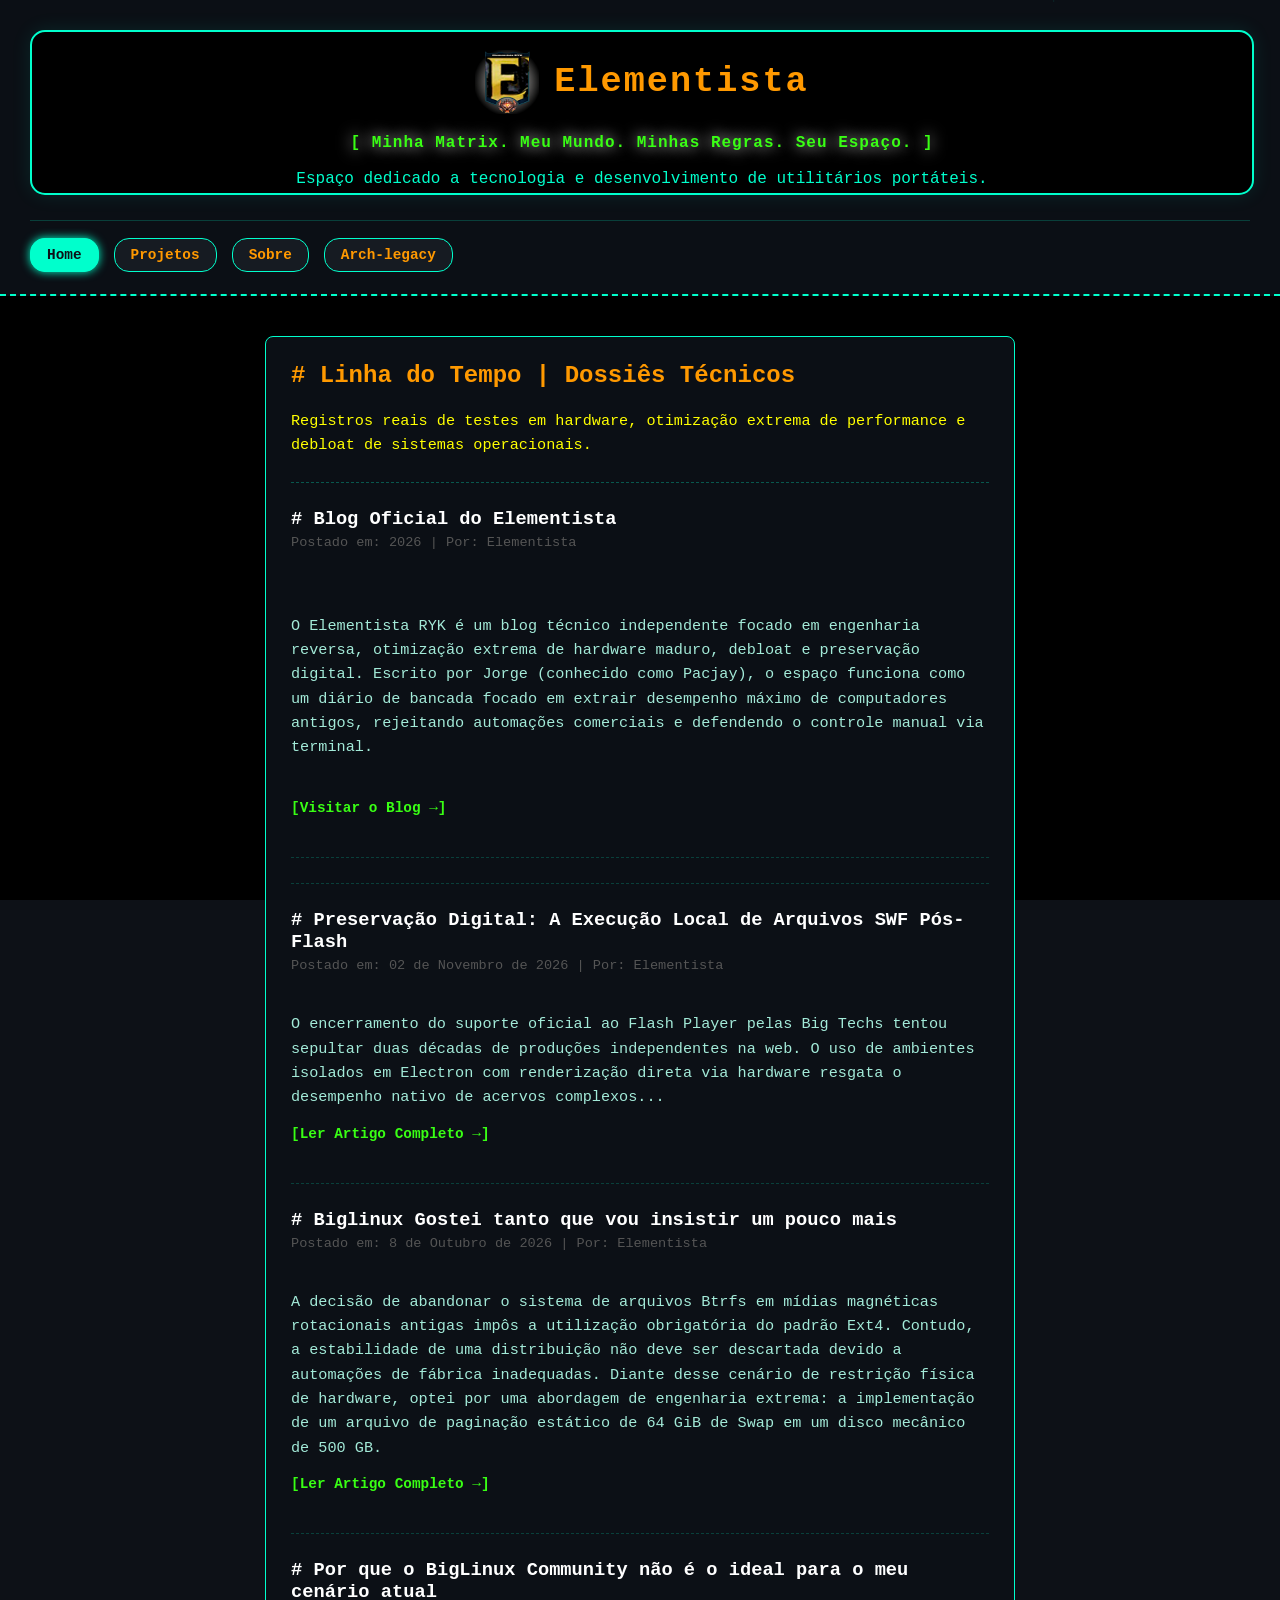
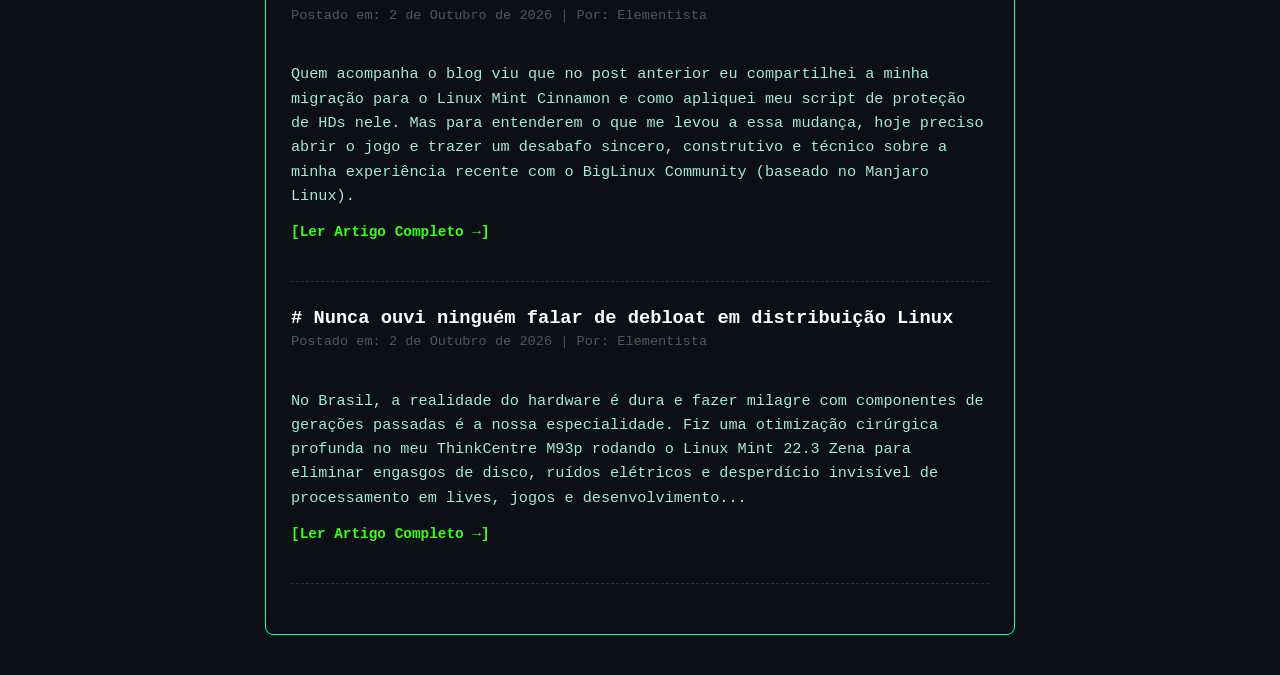
==== commit a895afed: "Add files via upload" ====
--- a/index.html
+++ b/index.html
@@ -59,6 +59,7 @@
             <li><a href="index.html" class="active">Home</a></li>
             <li><a href="projetos.html">Projetos</a></li>
             <li><a href="sobre.html">Sobre</a></li>
+            <li><a href="arch-legacy.html">Arch-legacy</a></li>
         </ul>
     </nav>
 </header>
